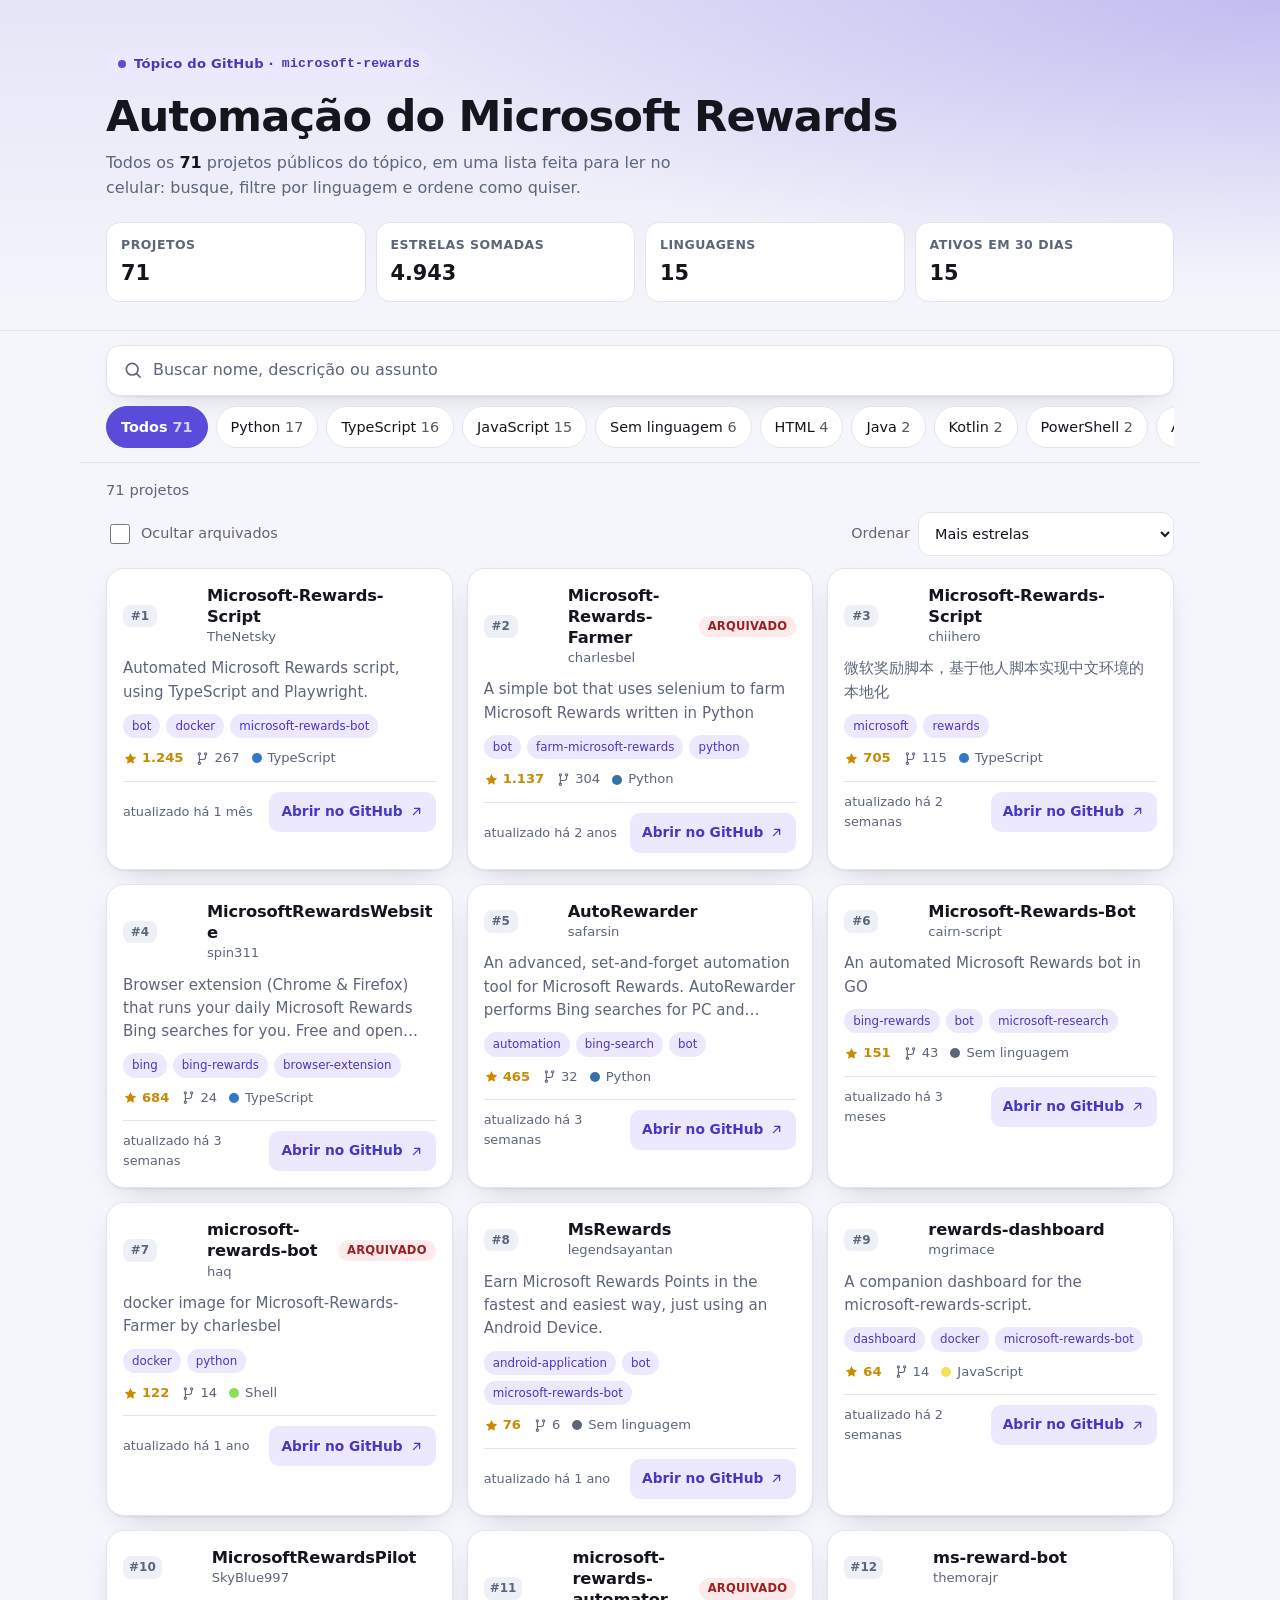
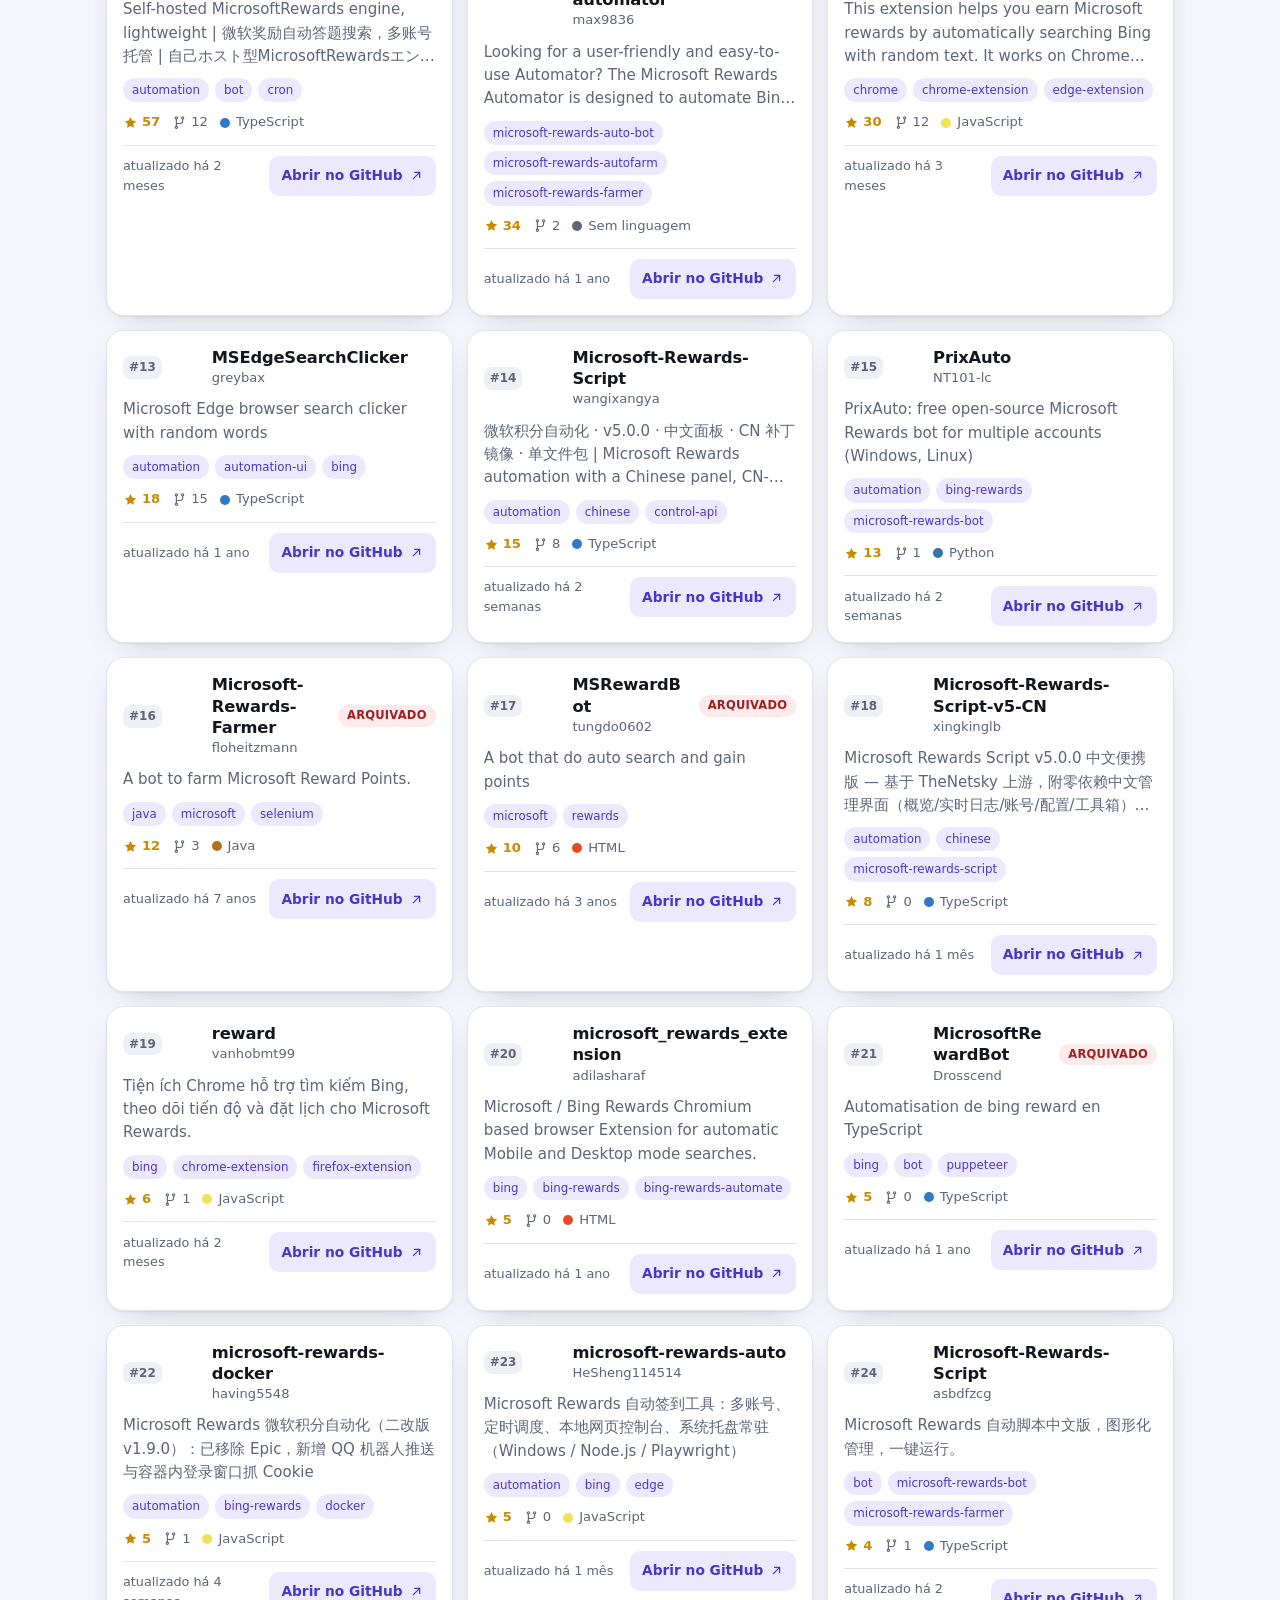
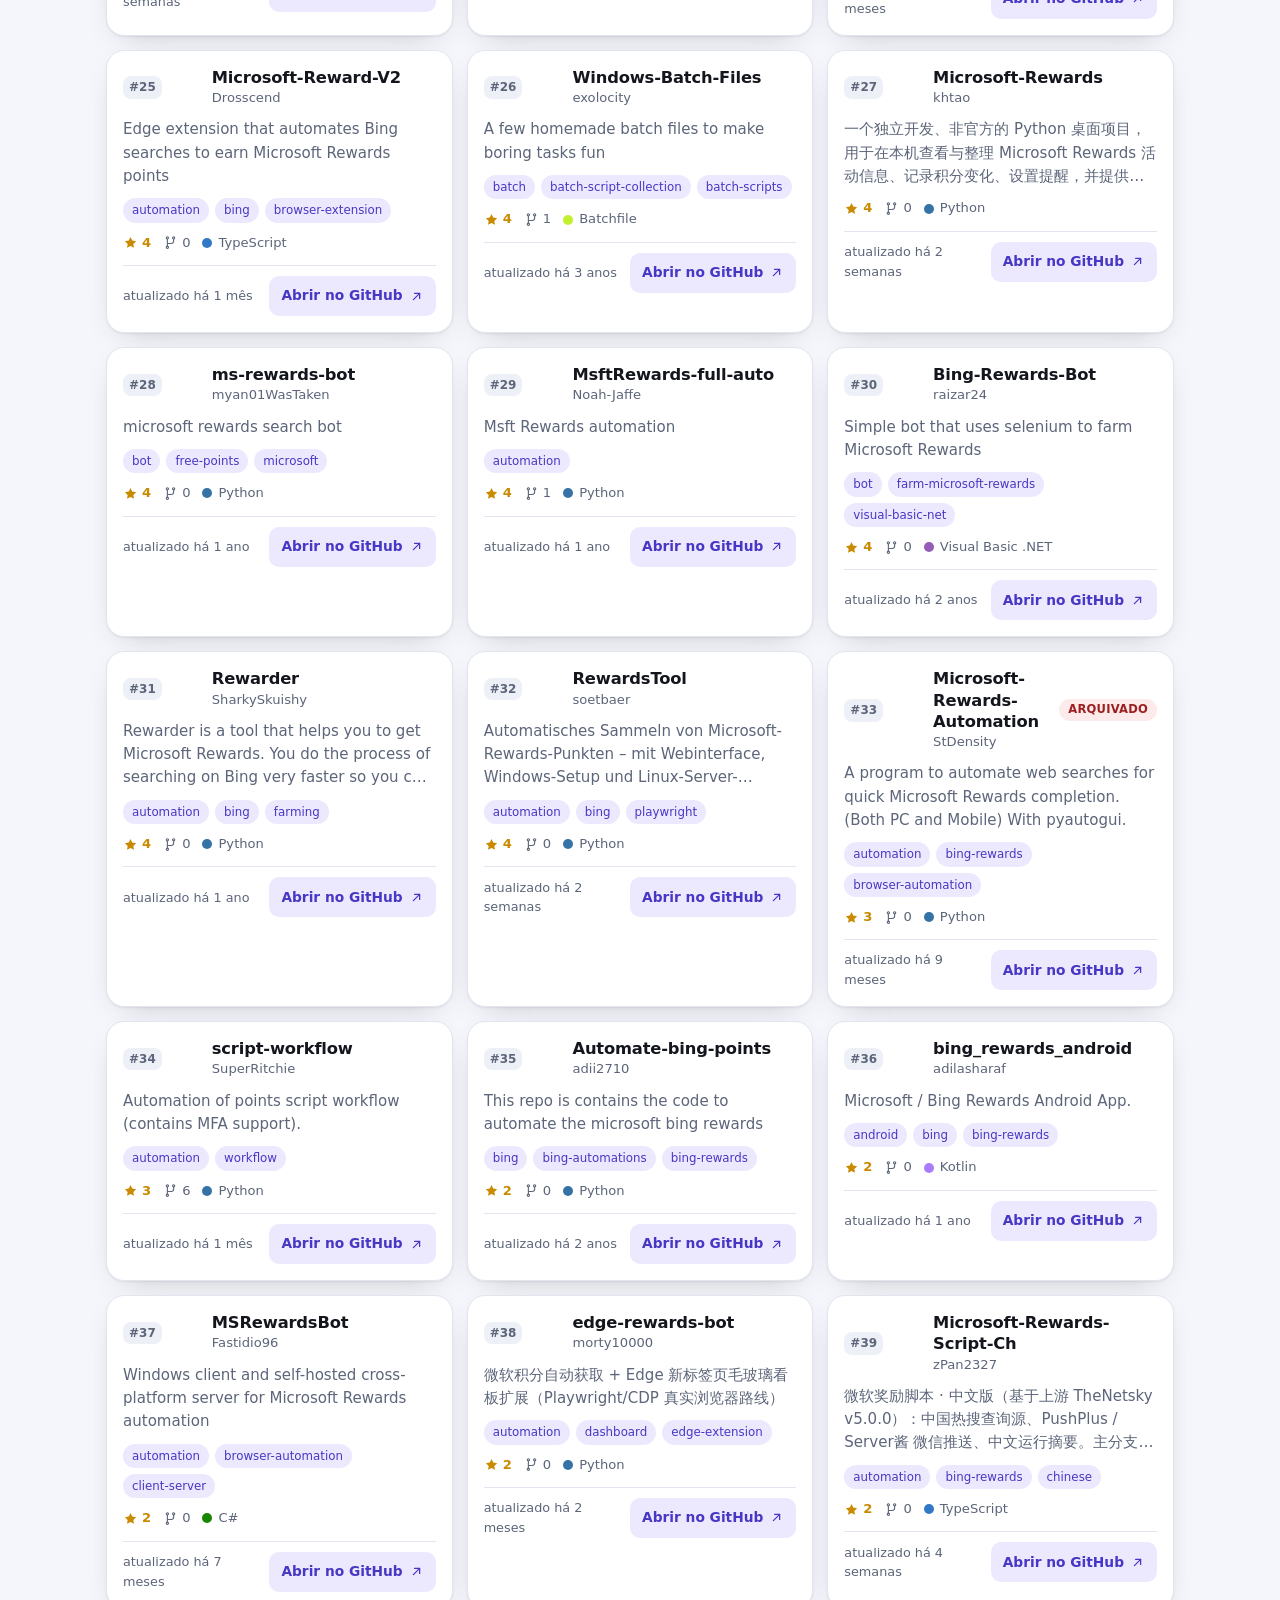
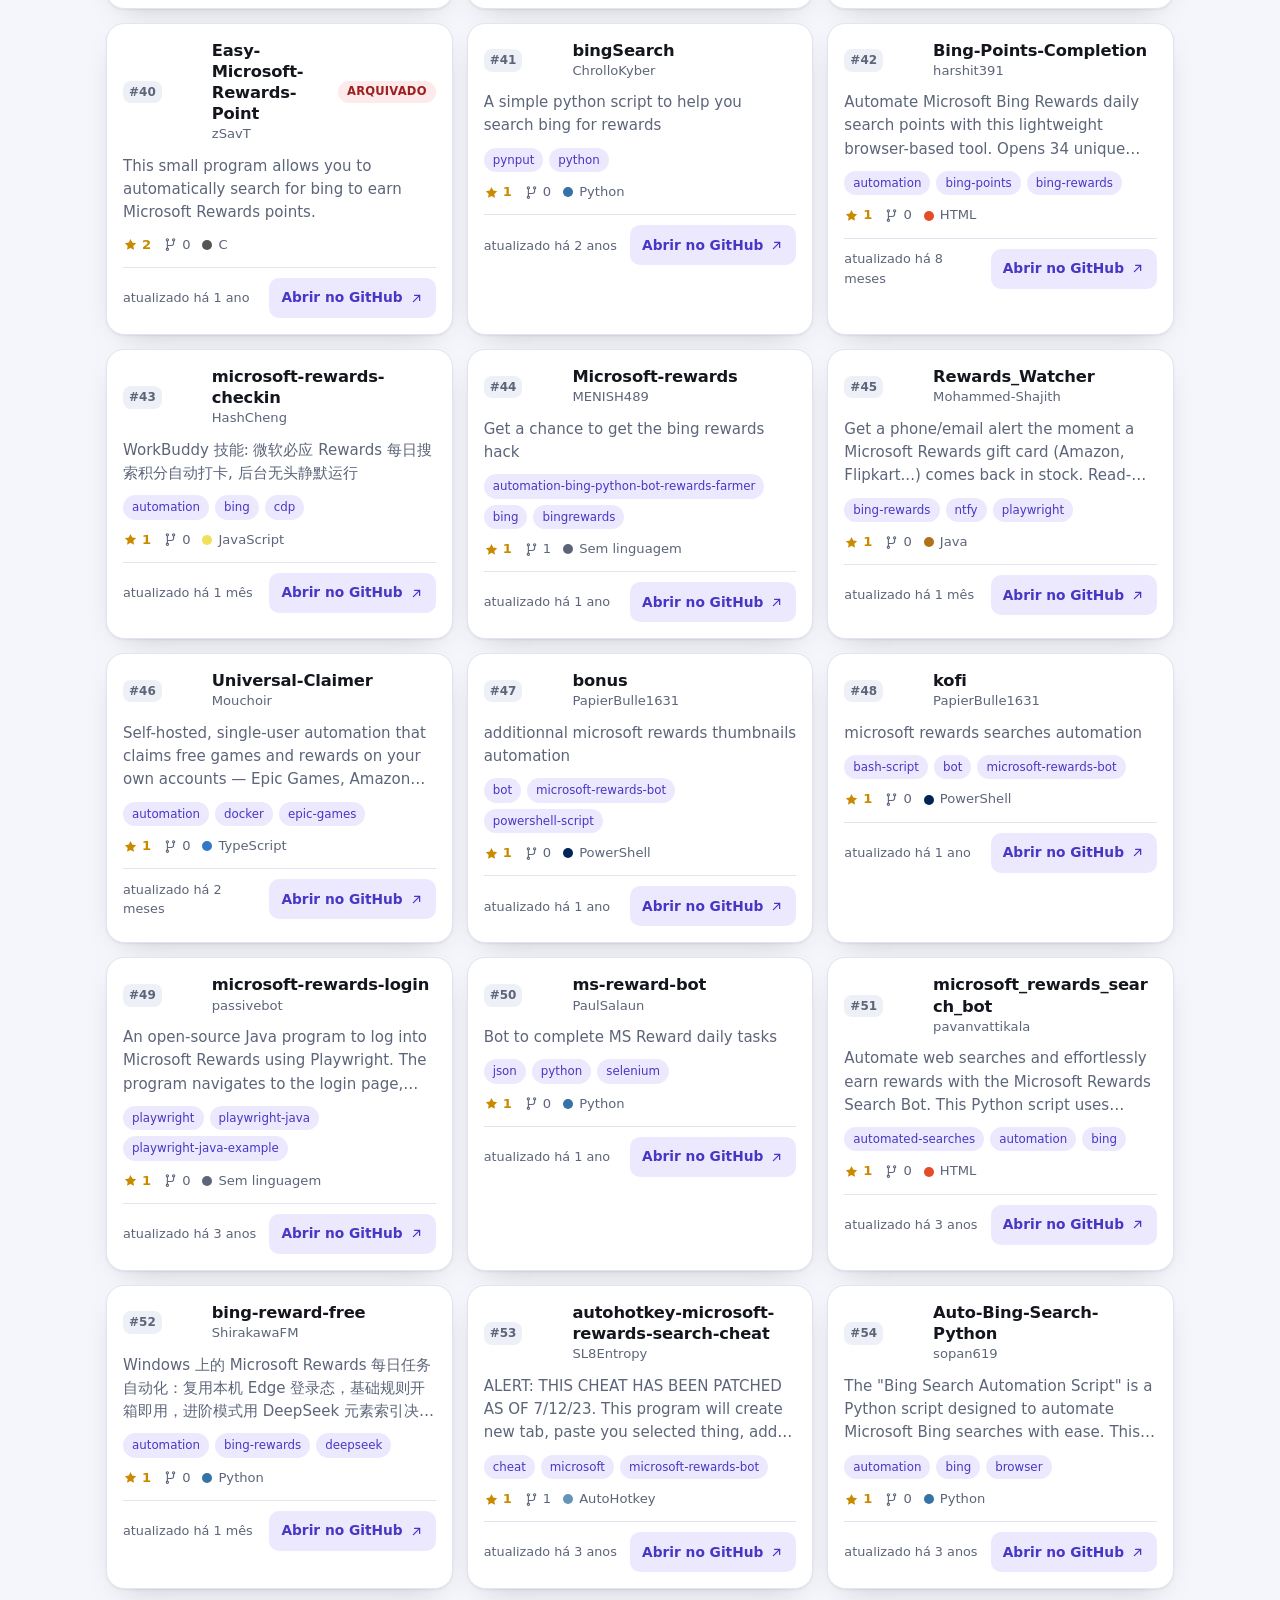
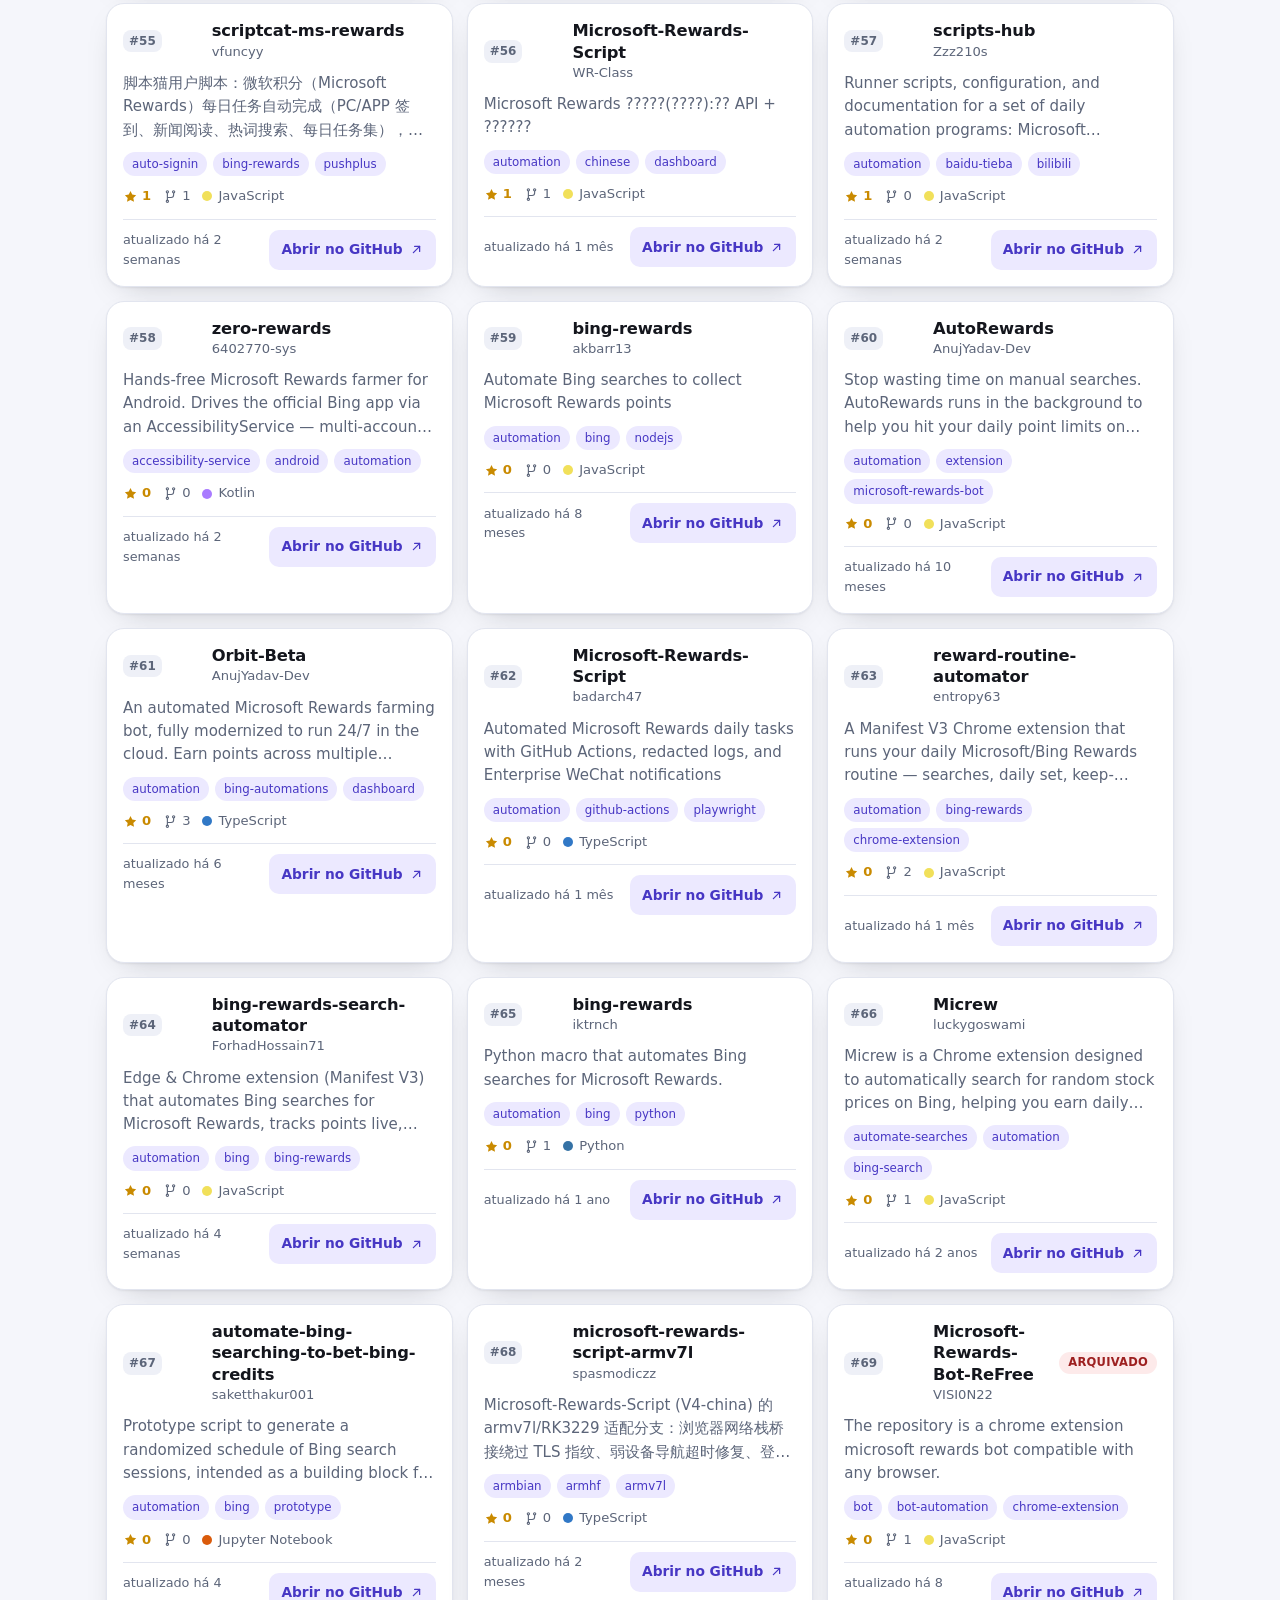
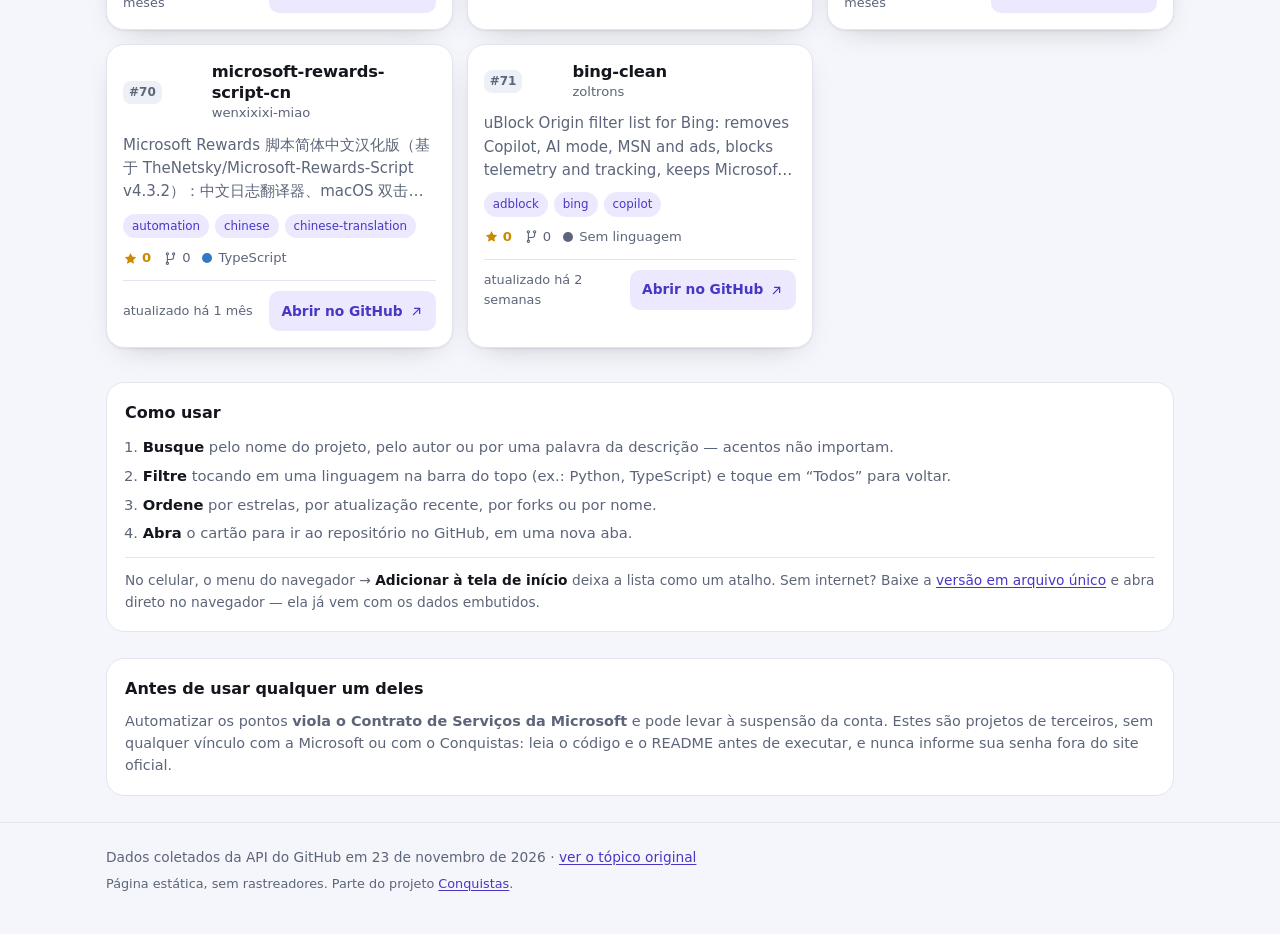
==== docs/projetos-offline.html @ c81e64f3 "feat(site): guia "Como usar" e versão offline em arquivo único - seção de instruções na própria pági" ====
<!-- Versão em arquivo único, gerada por scripts/build_standalone.py.
     Abra este arquivo direto no navegador: não precisa de servidor. -->
<!doctype html>
<html lang="pt-BR">
  <head>
    <meta charset="utf-8" />
    <meta name="viewport" content="width=device-width, initial-scale=1, viewport-fit=cover" />
    <meta name="color-scheme" content="light dark" />
    <meta name="theme-color" content="#5b4bdb" media="(prefers-color-scheme: light)" />
    <meta name="theme-color" content="#0e1017" media="(prefers-color-scheme: dark)" />
    <title>Microsoft Rewards no GitHub — 71 projetos para explorar</title>
    <meta
      name="description"
      content="Lista completa e pesquisável dos projetos públicos do tópico microsoft-rewards no GitHub. Filtre por linguagem, ordene por estrelas ou atualização e abra no celular."
    />
    <style>
/* ------------------------------------------------------------------ *
 * Conquistas — lista do tópico microsoft-rewards
 * Mobile-first, sem dependências, tema claro/escuro automático.
 * ------------------------------------------------------------------ */

:root {
  --bg: #f5f6fb;
  --surface: #ffffff;
  --surface-2: #eef0f7;
  --text: #14161d;
  --muted: #5c6579;
  --border: #e2e5ef;
  --accent: #5b4bdb;
  --accent-strong: #4737c4;
  --accent-soft: #ece9ff;
  --star: #c98a00;
  --danger-bg: #fdeaea;
  --danger-text: #9d2020;
  --shadow: 0 1px 2px rgb(20 22 29 / 6%), 0 10px 30px -18px rgb(20 22 29 / 35%);
  --radius: 18px;
  --wrap: 1120px;
}

@media (prefers-color-scheme: dark) {
  :root {
    --bg: #0d0f16;
    --surface: #161a24;
    --surface-2: #1e2330;
    --text: #eef1f7;
    --muted: #a2aabd;
    --border: #272d3c;
    --accent: #ab9dff;
    --accent-strong: #c3b8ff;
    --accent-soft: #242046;
    --star: #f0c05a;
    --danger-bg: #3a1d1d;
    --danger-text: #ffb4b4;
    --shadow: 0 1px 2px rgb(0 0 0 / 40%), 0 18px 40px -24px rgb(0 0 0 / 70%);
  }
}

*,
*::before,
*::after {
  box-sizing: border-box;
}

/* O atributo hidden precisa vencer display:grid/flex declarados adiante. */
[hidden] {
  display: none !important;
}

html {
  -webkit-text-size-adjust: 100%;
  scroll-behavior: smooth;
}

body {
  margin: 0;
  background: var(--bg);
  color: var(--text);
  font-family: system-ui, -apple-system, "Segoe UI", Roboto, "Helvetica Neue", Arial, sans-serif;
  font-size: 16px;
  line-height: 1.55;
  -webkit-font-smoothing: antialiased;
}

a {
  color: var(--accent-strong);
  text-underline-offset: 2px;
}

.wrap {
  width: 100%;
  max-width: var(--wrap);
  margin-inline: auto;
  padding-inline: 18px;
}

.skip {
  position: absolute;
  left: -999px;
  top: 8px;
  padding: 10px 16px;
  background: var(--surface);
  border-radius: 10px;
  z-index: 50;
}
.skip:focus {
  left: 12px;
}

:focus-visible {
  outline: 3px solid var(--accent);
  outline-offset: 2px;
  border-radius: 8px;
}

/* ---------------- hero ---------------- */
.hero {
  background:
    radial-gradient(120% 140% at 100% 0%, color-mix(in srgb, var(--accent) 26%, transparent), transparent 60%),
    linear-gradient(180deg, color-mix(in srgb, var(--accent) 10%, var(--bg)), var(--bg));
  padding: 34px 0 22px;
  border-bottom: 1px solid var(--border);
}

.eyebrow {
  display: inline-flex;
  align-items: center;
  gap: 8px;
  margin: 0 0 12px;
  padding: 6px 12px;
  font-size: 0.82rem;
  font-weight: 600;
  letter-spacing: 0.02em;
  color: var(--accent-strong);
  background: var(--accent-soft);
  border-radius: 999px;
}

.eyebrow code {
  font-size: 0.82rem;
  font-family: ui-monospace, SFMono-Regular, Menlo, Consolas, monospace;
}

.eyebrow .dot {
  width: 8px;
  height: 8px;
  border-radius: 50%;
  background: var(--accent);
}

.hero h1 {
  margin: 0 0 10px;
  font-size: clamp(1.75rem, 6vw, 2.7rem);
  line-height: 1.12;
  letter-spacing: -0.02em;
}

.lede {
  margin: 0;
  max-width: 58ch;
  color: var(--muted);
  font-size: 1rem;
}

.lede strong {
  color: var(--text);
}

.stats {
  display: grid;
  grid-template-columns: repeat(2, minmax(0, 1fr));
  gap: 10px;
  margin: 22px 0 0;
}

.stats > div {
  background: var(--surface);
  border: 1px solid var(--border);
  border-radius: 14px;
  padding: 12px 14px;
}

.stats dt {
  font-size: 0.78rem;
  font-weight: 600;
  text-transform: uppercase;
  letter-spacing: 0.04em;
  color: var(--muted);
}

.stats dd {
  margin: 2px 0 0;
  font-size: 1.3rem;
  font-weight: 700;
  font-variant-numeric: tabular-nums;
}

/* ---------------- toolbar ---------------- */
.toolbar {
  position: sticky;
  top: 0;
  z-index: 20;
  display: grid;
  gap: 10px;
  padding: 12px 0 10px;
  margin-inline: -18px;
  padding-inline: 18px;
  background: color-mix(in srgb, var(--bg) 88%, transparent);
  backdrop-filter: blur(12px);
  -webkit-backdrop-filter: blur(12px);
  border-bottom: 1px solid var(--border);
}

.search {
  display: flex;
  align-items: center;
  gap: 10px;
  min-height: 50px;
  padding: 0 16px;
  background: var(--surface);
  border: 1px solid var(--border);
  border-radius: 14px;
  box-shadow: var(--shadow);
}

.search:focus-within {
  border-color: var(--accent);
  outline: 3px solid color-mix(in srgb, var(--accent) 25%, transparent);
}

.icon {
  width: 20px;
  height: 20px;
  flex: none;
  fill: none;
  stroke: var(--muted);
  stroke-width: 2;
  stroke-linecap: round;
}

.search input {
  flex: 1;
  min-width: 0;
  border: 0;
  background: transparent;
  color: var(--text);
  font: inherit;
  padding: 12px 0;
}
.search input::placeholder {
  color: var(--muted);
}
.search input:focus {
  outline: none;
}

.chips {
  display: flex;
  gap: 8px;
  overflow-x: auto;
  padding-bottom: 2px;
  scrollbar-width: none;
  -webkit-overflow-scrolling: touch;
}
.chips::-webkit-scrollbar {
  display: none;
}

.chip {
  flex: none;
  min-height: 42px;
  padding: 8px 14px;
  border: 1px solid var(--border);
  border-radius: 999px;
  background: var(--surface);
  color: var(--text);
  font: inherit;
  font-size: 0.9rem;
  cursor: pointer;
  white-space: nowrap;
}

.chip[aria-pressed="true"] {
  background: var(--accent);
  border-color: var(--accent);
  color: #fff;
  font-weight: 600;
}

.chip .lang-count {
  opacity: 0.72;
  font-variant-numeric: tabular-nums;
}

/* ---------------- list head ---------------- */
.listhead {
  display: grid;
  gap: 10px;
  padding: 16px 0 12px;
}

.count {
  margin: 0;
  font-size: 0.92rem;
  color: var(--muted);
  font-variant-numeric: tabular-nums;
}

.listhead-actions {
  display: flex;
  flex-wrap: wrap;
  align-items: center;
  gap: 10px 16px;
  justify-content: space-between;
}

.toggle {
  display: inline-flex;
  align-items: center;
  gap: 8px;
  min-height: 44px;
  font-size: 0.9rem;
  color: var(--muted);
  cursor: pointer;
}

.toggle input {
  width: 20px;
  height: 20px;
  accent-color: var(--accent);
}

.sort {
  display: inline-flex;
  align-items: center;
  gap: 8px;
  font-size: 0.9rem;
  color: var(--muted);
}

.sort select {
  min-height: 44px;
  max-width: 62vw;
  padding: 8px 12px;
  font: inherit;
  font-size: 0.9rem;
  color: var(--text);
  background: var(--surface);
  border: 1px solid var(--border);
  border-radius: 12px;
}

/* ---------------- cards ---------------- */
.grid {
  display: grid;
  grid-template-columns: 1fr;
  gap: 12px;
  padding-bottom: 8px;
  /* evita que a barra fixa cubra o início da lista ao pular para ela */
  scroll-margin-top: 128px;
}

.card {
  position: relative;
  display: flex;
  flex-direction: column;
  gap: 10px;
  padding: 16px;
  background: var(--surface);
  border: 1px solid var(--border);
  border-radius: var(--radius);
  box-shadow: var(--shadow);
  color: inherit;
  text-decoration: none;
  transition: transform 0.15s ease, border-color 0.15s ease;
}

.card:hover {
  border-color: color-mix(in srgb, var(--accent) 50%, var(--border));
}

.card:active {
  transform: scale(0.995);
}

.card-head {
  display: flex;
  align-items: center;
  gap: 10px;
}

.avatar {
  width: 30px;
  height: 30px;
  border-radius: 50%;
  background: var(--surface-2);
  flex: none;
}

.titles {
  min-width: 0;
  flex: 1;
}

.repo {
  margin: 0;
  font-size: 1.02rem;
  line-height: 1.3;
  letter-spacing: -0.01em;
  overflow-wrap: anywhere;
}

.owner {
  margin: 0;
  font-size: 0.82rem;
  color: var(--muted);
  overflow-wrap: anywhere;
}

.rank {
  flex: none;
  min-width: 34px;
  text-align: center;
  padding: 2px 6px;
  font-size: 0.75rem;
  font-weight: 700;
  font-variant-numeric: tabular-nums;
  color: var(--muted);
  background: var(--surface-2);
  border-radius: 8px;
}

.desc {
  margin: 0;
  font-size: 0.94rem;
  color: var(--muted);
  display: -webkit-box;
  -webkit-line-clamp: 3;
  -webkit-box-orient: vertical;
  overflow: hidden;
  overflow-wrap: anywhere;
}

.desc.is-empty {
  font-style: italic;
}

.topics {
  display: flex;
  flex-wrap: wrap;
  gap: 6px;
  margin: 0;
  padding: 0;
  list-style: none;
}

.topic {
  padding: 3px 9px;
  font-size: 0.74rem;
  color: var(--accent-strong);
  background: var(--accent-soft);
  border-radius: 999px;
  overflow-wrap: anywhere;
}

.card-meta {
  display: flex;
  flex-wrap: wrap;
  align-items: center;
  gap: 6px 12px;
  font-size: 0.82rem;
  color: var(--muted);
  font-variant-numeric: tabular-nums;
}

.metric {
  display: inline-flex;
  align-items: center;
  gap: 4px;
}

.metric svg {
  width: 15px;
  height: 15px;
  fill: none;
  stroke: currentColor;
  stroke-width: 1.8;
  stroke-linecap: round;
  stroke-linejoin: round;
}

.metric.stars {
  color: var(--star);
  font-weight: 600;
}

.lang {
  display: inline-flex;
  align-items: center;
  gap: 6px;
}

.lang-dot {
  width: 10px;
  height: 10px;
  border-radius: 50%;
  background: var(--muted);
  flex: none;
}

.badge {
  padding: 2px 9px;
  font-size: 0.72rem;
  font-weight: 700;
  letter-spacing: 0.02em;
  text-transform: uppercase;
  color: var(--danger-text);
  background: var(--danger-bg);
  border-radius: 999px;
}

.card-foot {
  display: flex;
  align-items: center;
  justify-content: space-between;
  gap: 10px;
  margin-top: 2px;
  padding-top: 10px;
  border-top: 1px solid var(--border);
}

.updated {
  font-size: 0.8rem;
  color: var(--muted);
}

.cta {
  display: inline-flex;
  align-items: center;
  gap: 6px;
  min-height: 40px;
  padding: 8px 12px;
  font-size: 0.86rem;
  font-weight: 600;
  color: var(--accent-strong);
  background: var(--accent-soft);
  border-radius: 10px;
  white-space: nowrap;
}

.cta svg {
  width: 15px;
  height: 15px;
  fill: none;
  stroke: currentColor;
  stroke-width: 2;
  stroke-linecap: round;
  stroke-linejoin: round;
}


/* ---------------- como usar ---------------- */
.howto {
  margin: 26px 0 0;
  padding: 18px;
  background: var(--surface);
  border: 1px solid var(--border);
  border-radius: var(--radius);
}

.howto h2 {
  margin: 0 0 10px;
  font-size: 1rem;
}

.howto ol {
  margin: 0;
  padding-left: 1.2em;
  font-size: 0.92rem;
  color: var(--muted);
}

.howto ol li {
  margin-bottom: 6px;
}

.howto ol li strong {
  color: var(--text);
}

.howto-extra {
  margin: 12px 0 0;
  padding-top: 12px;
  border-top: 1px solid var(--border);
  font-size: 0.86rem;
  color: var(--muted);
}

.howto-extra em {
  font-style: normal;
  font-weight: 600;
  color: var(--text);
}

/* ---------------- empty / notice ---------------- */
.empty {
  margin: 26px 0;
  padding: 28px 20px;
  text-align: center;
  background: var(--surface);
  border: 1px dashed var(--border);
  border-radius: var(--radius);
}

.empty-title {
  margin: 0 0 6px;
  font-weight: 700;
}

.empty-text {
  margin: 0 0 16px;
  color: var(--muted);
}

.btn {
  min-height: 46px;
  padding: 10px 18px;
  font: inherit;
  font-weight: 600;
  color: #fff;
  background: var(--accent);
  border: 0;
  border-radius: 12px;
  cursor: pointer;
}

.notice {
  margin: 26px 0 8px;
  padding: 18px;
  background: var(--surface);
  border: 1px solid var(--border);
  border-radius: var(--radius);
}

.notice h2 {
  margin: 0 0 8px;
  font-size: 1rem;
}

.notice p {
  margin: 0;
  font-size: 0.9rem;
  color: var(--muted);
}

/* ---------------- footer ---------------- */
.footer {
  margin-top: 26px;
  padding: 24px 0 34px;
  border-top: 1px solid var(--border);
  font-size: 0.86rem;
  color: var(--muted);
}

.footer p {
  margin: 0 0 6px;
}

.footer-small {
  font-size: 0.8rem;
}

/* ---------------- telas maiores ---------------- */
@media (min-width: 620px) {
  .grid {
    grid-template-columns: repeat(2, minmax(0, 1fr));
    gap: 14px;
  }

  .stats {
    grid-template-columns: repeat(4, minmax(0, 1fr));
  }

  .hero {
    padding: 48px 0 28px;
  }

  .toolbar {
    padding: 14px 0 12px;
  }
}

@media (min-width: 980px) {
  .grid {
    grid-template-columns: repeat(3, minmax(0, 1fr));
  }

  .wrap {
    padding-inline: 26px;
  }

  .toolbar {
    margin-inline: -26px;
    padding-inline: 26px;
  }
}

@media (prefers-reduced-motion: reduce) {
  html {
    scroll-behavior: auto;
  }
  .card {
    transition: none;
  }
}

</style>
    <link rel="icon" href="data:image/svg+xml,%3Csvg xmlns='http://www.w3.org/2000/svg' viewBox='0 0 100 100'%3E%3Ctext y='.9em' font-size='90'%3E%E2%AD%90%3C/text%3E%3C/svg%3E" />
  </head>
  <body>
    <a class="skip" href="#lista">Pular para a lista</a>

    <header class="hero">
      <div class="wrap">
        <p class="eyebrow">
          <span class="dot" aria-hidden="true"></span>
          Tópico do GitHub · <code>microsoft-rewards</code>
        </p>
        <h1>Automação do Microsoft&nbsp;Rewards</h1>
        <p class="lede">
          Todos os <strong id="repoTotal">71</strong> projetos públicos do tópico, em uma lista
          feita para ler no celular: busque, filtre por linguagem e ordene como quiser.
        </p>
        <dl class="stats" id="stats">
          <div><dt>Projetos</dt><dd id="statRepos">71</dd></div>
          <div><dt>Estrelas somadas</dt><dd id="statStars">4.943</dd></div>
          <div><dt>Linguagens</dt><dd id="statLangs">15</dd></div>
          <div><dt>Ativos em 30 dias</dt><dd id="statActive">—</dd></div>
        </dl>
      </div>
    </header>

    <main class="wrap">
      <section class="toolbar" aria-label="Busca e filtros">
        <label class="search" for="q">
          <svg viewBox="0 0 24 24" aria-hidden="true" class="icon">
            <circle cx="11" cy="11" r="7" />
            <path d="m16.5 16.5 4 4" />
          </svg>
          <input
            id="q"
            type="search"
            inputmode="search"
            autocomplete="off"
            placeholder="Buscar nome, descrição ou assunto"
            aria-describedby="count"
          />
        </label>

        <div class="chips" id="langChips" role="group" aria-label="Filtrar por linguagem"></div>
      </section>

      <section class="listhead" aria-label="Resultado e ordenação">
        <p id="count" class="count" aria-live="polite"></p>
        <div class="listhead-actions">
          <label class="toggle">
            <input type="checkbox" id="hideArchived" />
            <span>Ocultar arquivados</span>
          </label>
          <label class="sort">
            <span class="sort-label">Ordenar</span>
            <select id="sort">
              <option value="stars">Mais estrelas</option>
              <option value="updated">Atualizados há menos tempo</option>
              <option value="forks">Mais forks</option>
              <option value="name">Nome (A–Z)</option>
            </select>
          </label>
        </div>
      </section>

      <section id="lista" class="grid" aria-label="Repositórios"></section>

      <div id="empty" class="empty" hidden>
        <p class="empty-title">Nada encontrado com esses filtros.</p>
        <p class="empty-text">Tente outra palavra ou limpe os filtros para ver os 71 projetos.</p>
        <button type="button" id="clearFilters" class="btn">Limpar filtros</button>
      </div>


      <aside class="howto" aria-labelledby="howto-title">
        <h2 id="howto-title">Como usar</h2>
        <ol>
          <li><strong>Busque</strong> pelo nome do projeto, pelo autor ou por uma palavra da descrição — acentos não importam.</li>
          <li><strong>Filtre</strong> tocando em uma linguagem na barra do topo (ex.: Python, TypeScript) e toque em “Todos” para voltar.</li>
          <li><strong>Ordene</strong> por estrelas, por atualização recente, por forks ou por nome.</li>
          <li><strong>Abra</strong> o cartão para ir ao repositório no GitHub, em uma nova aba.</li>
        </ol>
        <p class="howto-extra">
          No celular, o menu do navegador → <em>Adicionar à tela de início</em> deixa a lista como um
          atalho. Sem internet? Baixe a
          <a href="projetos-offline.html" download>versão em arquivo único</a> e abra direto no
          navegador — ela já vem com os dados embutidos.
        </p>
      </aside>

      <aside class="notice">
        <h2>Antes de usar qualquer um deles</h2>
        <p>
          Automatizar os pontos <strong>viola o Contrato de Serviços da Microsoft</strong> e pode
          levar à suspensão da conta. Estes são projetos de terceiros, sem qualquer vínculo com a
          Microsoft ou com o Conquistas: leia o código e o README antes de executar, e nunca informe
          sua senha fora do site oficial.
        </p>
      </aside>
    </main>

    <footer class="footer">
      <div class="wrap">
        <p>
          Dados coletados da API do GitHub em <time id="generatedAt">—</time> ·
          <a href="https://github.com/topics/microsoft-rewards" target="_blank" rel="noopener"
            >ver o tópico original</a
          >
        </p>
        <p class="footer-small">
          Página estática, sem rastreadores. Parte do projeto
          <a href="https://github.com/Sr-agente208/Conquistas-" target="_blank" rel="noopener"
            >Conquistas</a
          >.
        </p>
      </div>
    </footer>

    <script>
// Gerado por scripts/fetch_repos.py — não edite à mão.
window.REPOS_DATA = {
  "topic": "microsoft-rewards",
  "source_url": "https://github.com/topics/microsoft-rewards",
  "generated_at": "2026-11-23T10:55:14+00:00",
  "total": 71,
  "total_stars": 4943,
  "languages": {
    "Python": 17,
    "TypeScript": 16,
    "JavaScript": 15,
    "Sem linguagem": 6,
    "HTML": 4,
    "Java": 2,
    "Kotlin": 2,
    "PowerShell": 2,
    "AutoHotkey": 1,
    "Batchfile": 1,
    "C": 1,
    "C#": 1,
    "Jupyter Notebook": 1,
    "Shell": 1,
    "Visual Basic .NET": 1
  },
  "repos": [
    {
      "full_name": "TheNetsky/Microsoft-Rewards-Script",
      "owner": "TheNetsky",
      "avatar": "https://avatars.githubusercontent.com/u/56271887?v=4",
      "description": "Automated Microsoft Rewards script, using TypeScript and Playwright.",
      "url": "https://github.com/TheNetsky/Microsoft-Rewards-Script",
      "homepage": "",
      "stars": 1245,
      "forks": 267,
      "open_issues": 15,
      "language": "TypeScript",
      "topics": [
        "bot",
        "docker",
        "microsoft-rewards-bot",
        "microsoft-rewards-farmer",
        "microsoft-rewards-script",
        "playwright",
        "script",
        "typescript"
      ],
      "pushed_at": "2026-10-31T17:20:50Z",
      "created_at": "2023-09-25T10:09:35Z",
      "archived": false,
      "fork": false,
      "license": "GPL-3.0"
    },
    {
      "full_name": "charlesbel/Microsoft-Rewards-Farmer",
      "owner": "charlesbel",
      "avatar": "https://avatars.githubusercontent.com/u/37935727?v=4",
      "description": "A simple bot that uses selenium to farm Microsoft Rewards written in Python",
      "url": "https://github.com/charlesbel/Microsoft-Rewards-Farmer",
      "homepage": "",
      "stars": 1137,
      "forks": 304,
      "open_issues": 102,
      "language": "Python",
      "topics": [
        "bot",
        "farm-microsoft-rewards",
        "python",
        "python-script",
        "selenium"
      ],
      "pushed_at": "2024-08-05T01:55:49Z",
      "created_at": "2020-07-25T18:29:53Z",
      "archived": true,
      "fork": false,
      "license": "MIT"
    },
    {
      "full_name": "chiihero/Microsoft-Rewards-Script",
      "owner": "chiihero",
      "avatar": "https://avatars.githubusercontent.com/u/26246956?v=4",
      "description": "微软奖励脚本，基于他人脚本实现中文环境的本地化",
      "url": "https://github.com/chiihero/Microsoft-Rewards-Script",
      "homepage": "",
      "stars": 705,
      "forks": 115,
      "open_issues": 12,
      "language": "TypeScript",
      "topics": [
        "microsoft",
        "rewards"
      ],
      "pushed_at": "2026-11-20T10:55:14Z",
      "created_at": "2025-06-11T10:30:28Z",
      "archived": false,
      "fork": false,
      "license": "GPL-3.0"
    },
    {
      "full_name": "spin311/MicrosoftRewardsWebsite",
      "owner": "spin311",
      "avatar": "https://avatars.githubusercontent.com/u/79504899?v=4",
      "description": "Browser extension (Chrome & Firefox) that runs your daily Microsoft Rewards Bing searches for you. Free and open source (MIT).",
      "url": "https://github.com/spin311/MicrosoftRewardsWebsite",
      "homepage": "https://svitspindler.com/microsoft-automatic-rewards",
      "stars": 684,
      "forks": 24,
      "open_issues": 7,
      "language": "TypeScript",
      "topics": [
        "bing",
        "bing-rewards",
        "browser-extension",
        "chrome-extension",
        "firefox-addon",
        "flutter",
        "open-source",
        "react",
        "rewards",
        "typescript",
        "wxt"
      ],
      "pushed_at": "2026-11-14T18:37:10Z",
      "created_at": "2023-11-18T14:18:33Z",
      "archived": false,
      "fork": false,
      "license": "MIT"
    },
    {
      "full_name": "safarsin/AutoRewarder",
      "owner": "safarsin",
      "avatar": "https://avatars.githubusercontent.com/u/144455077?v=4",
      "description": "An advanced, set-and-forget automation tool for Microsoft Rewards. AutoRewarder performs Bing searches for PC and mobile point collection, collects Daily Sets, and uses mathematically driven, human-like input simulation (W3C Actions, Bezier curves, and smart scrolling). Packaged as an executable app for a seamless, plug-and-play experience",
      "url": "https://github.com/safarsin/AutoRewarder",
      "homepage": "https://github.com/safarsin/AutoRewarder/blob/main/USER_GUIDE.md",
      "stars": 465,
      "forks": 32,
      "open_issues": 12,
      "language": "Python",
      "topics": [
        "automation",
        "bing-search",
        "bot",
        "inno-setup",
        "microsoft-rewards-bot",
        "microsoft-rewards-farmer",
        "pyinstaller",
        "pywebview",
        "reward",
        "rewards",
        "selenium"
      ],
      "pushed_at": "2026-11-15T22:12:17Z",
      "created_at": "2025-09-28T17:20:30Z",
      "archived": false,
      "fork": false,
      "license": "MIT"
    },
    {
      "full_name": "cairn-script/Microsoft-Rewards-Bot",
      "owner": "cairn-script",
      "avatar": "https://avatars.githubusercontent.com/u/278939952?v=4",
      "description": "An automated Microsoft Rewards bot  in GO",
      "url": "https://github.com/cairn-script/Microsoft-Rewards-Bot",
      "homepage": "",
      "stars": 151,
      "forks": 43,
      "open_issues": 0,
      "language": null,
      "topics": [
        "bing-rewards",
        "bot",
        "microsoft-research",
        "microsoft-rewards-auto-bot",
        "microsoft-rewards-autofarm",
        "microsoft-rewards-bot",
        "microsoft-rewards-farmer",
        "microsoft-rewards-free",
        "microsoft-rewards-free-points-generator",
        "microsoft-rewards-installer",
        "microsoft-rewards-script",
        "rewards",
        "rewards-desk",
        "script"
      ],
      "pushed_at": "2026-09-12T16:00:28Z",
      "created_at": "2025-10-23T08:40:44Z",
      "archived": false,
      "fork": false,
      "license": null
    },
    {
      "full_name": "haq/microsoft-rewards-bot",
      "owner": "haq",
      "avatar": "https://avatars.githubusercontent.com/u/19542414?v=4",
      "description": "docker image for Microsoft-Rewards-Farmer by charlesbel",
      "url": "https://github.com/haq/microsoft-rewards-bot",
      "homepage": "",
      "stars": 122,
      "forks": 14,
      "open_issues": 2,
      "language": "Shell",
      "topics": [
        "docker",
        "python"
      ],
      "pushed_at": "2025-01-07T19:22:39Z",
      "created_at": "2023-02-21T19:59:42Z",
      "archived": true,
      "fork": false,
      "license": null
    },
    {
      "full_name": "legendsayantan/MsRewards",
      "owner": "legendsayantan",
      "avatar": "https://avatars.githubusercontent.com/u/69689739?v=4",
      "description": "Earn Microsoft Rewards Points in the fastest and easiest way, just using an Android Device.",
      "url": "https://github.com/legendsayantan/MsRewards",
      "homepage": "https://rewards.is-an.app",
      "stars": 76,
      "forks": 6,
      "open_issues": 4,
      "language": null,
      "topics": [
        "android-application",
        "bot",
        "microsoft-rewards-bot",
        "microsoft-rewards-farmer",
        "rewards"
      ],
      "pushed_at": "2025-07-11T17:56:47Z",
      "created_at": "2023-07-13T11:17:56Z",
      "archived": false,
      "fork": false,
      "license": null
    },
    {
      "full_name": "mgrimace/rewards-dashboard",
      "owner": "mgrimace",
      "avatar": "https://avatars.githubusercontent.com/u/55518507?v=4",
      "description": "A companion dashboard for the microsoft-rewards-script.",
      "url": "https://github.com/mgrimace/rewards-dashboard",
      "homepage": "",
      "stars": 64,
      "forks": 14,
      "open_issues": 3,
      "language": "JavaScript",
      "topics": [
        "dashboard",
        "docker",
        "microsoft-rewards-bot",
        "microsoft-rewards-script"
      ],
      "pushed_at": "2026-11-20T22:37:02Z",
      "created_at": "2026-07-09T23:00:35Z",
      "archived": false,
      "fork": false,
      "license": "MIT"
    },
    {
      "full_name": "SkyBlue997/MicrosoftRewardsPilot",
      "owner": "SkyBlue997",
      "avatar": "https://avatars.githubusercontent.com/u/74125386?v=4",
      "description": "Self-hosted MicrosoftRewards engine, lightweight | 微软奖励自动答题搜索，多账号托管 | 自己ホスト型MicrosoftRewardsエンジン、軽量",
      "url": "https://github.com/SkyBlue997/MicrosoftRewardsPilot",
      "homepage": "",
      "stars": 57,
      "forks": 12,
      "open_issues": 1,
      "language": "TypeScript",
      "topics": [
        "automation",
        "bot",
        "cron",
        "docker",
        "playwright",
        "typescript"
      ],
      "pushed_at": "2026-10-04T11:02:15Z",
      "created_at": "2025-06-07T22:14:16Z",
      "archived": false,
      "fork": false,
      "license": null
    },
    {
      "full_name": "max9836/microsoft-rewards-automator",
      "owner": "max9836",
      "avatar": "https://avatars.githubusercontent.com/u/158651270?v=4",
      "description": "Looking for a user-friendly and easy-to-use Automator? The Microsoft Rewards Automator is designed to automate Bing searches and help you earn Microsoft Rewards points. Contact us by sending an email below, and we'll get back to you within 3 weekdays.",
      "url": "https://github.com/max9836/microsoft-rewards-automator",
      "homepage": "https://bit.ly/4gInHIJ",
      "stars": 34,
      "forks": 2,
      "open_issues": 1,
      "language": null,
      "topics": [
        "microsoft-rewards-auto-bot",
        "microsoft-rewards-autofarm",
        "microsoft-rewards-farmer",
        "microsoft-rewards-free-points-generator",
        "microsoft-rewards-free-points-hack"
      ],
      "pushed_at": "2025-06-30T07:54:13Z",
      "created_at": "2024-02-03T01:32:49Z",
      "archived": true,
      "fork": false,
      "license": "MIT"
    },
    {
      "full_name": "themorajr/ms-reward-bot",
      "owner": "themorajr",
      "avatar": "https://avatars.githubusercontent.com/u/42457039?v=4",
      "description": "This extension helps you earn Microsoft rewards by automatically searching Bing with random text. It works on Chrome and Edge browsers. You can set the number of searches and the time interval between them. The extension is easy to use and does not collect any personal data.",
      "url": "https://github.com/themorajr/ms-reward-bot",
      "homepage": "",
      "stars": 30,
      "forks": 12,
      "open_issues": 0,
      "language": "JavaScript",
      "topics": [
        "chrome",
        "chrome-extension",
        "edge-extension",
        "javascript",
        "microsoft-edge",
        "microsoft-edge-extension"
      ],
      "pushed_at": "2026-08-28T01:49:42Z",
      "created_at": "2023-03-23T05:39:43Z",
      "archived": false,
      "fork": false,
      "license": "MIT"
    },
    {
      "full_name": "greybax/MSEdgeSearchClicker",
      "owner": "greybax",
      "avatar": "https://avatars.githubusercontent.com/u/3235047?v=4",
      "description": "Microsoft Edge browser search clicker with random words",
      "url": "https://github.com/greybax/MSEdgeSearchClicker",
      "homepage": "http://alfilatov.com/MSEdgeSearchClicker/",
      "stars": 18,
      "forks": 15,
      "open_issues": 0,
      "language": "TypeScript",
      "topics": [
        "automation",
        "automation-ui",
        "bing",
        "bing-rewards",
        "bing-search",
        "bing-search-rewards",
        "clicker",
        "edge",
        "edge-clicker",
        "microsoft",
        "ms",
        "ms-edge",
        "ms-edge-search-clicker",
        "ms-rewards",
        "msrewards",
        "rewards",
        "rewards-bot",
        "search",
        "search-clicker"
      ],
      "pushed_at": "2025-03-18T17:23:04Z",
      "created_at": "2022-09-28T00:03:52Z",
      "archived": false,
      "fork": false,
      "license": "MIT"
    },
    {
      "full_name": "wangixangya/Microsoft-Rewards-Script",
      "owner": "wangixangya",
      "avatar": "https://avatars.githubusercontent.com/u/86523884?v=4",
      "description": "微软积分自动化 · v5.0.0 · 中文面板 · CN 补丁镜像 · 单文件包 | Microsoft Rewards automation with a Chinese panel, CN-patched image and self-hosted release pipeline",
      "url": "https://github.com/wangixangya/Microsoft-Rewards-Script",
      "homepage": "https://github.com/wangixangya/Microsoft-Rewards-Script",
      "stars": 15,
      "forks": 8,
      "open_issues": 0,
      "language": "TypeScript",
      "topics": [
        "automation",
        "chinese",
        "control-api",
        "docker",
        "nodejs",
        "patchright",
        "qinglong",
        "self-hosted",
        "typescript",
        "web-panel"
      ],
      "pushed_at": "2026-11-22T21:00:50Z",
      "created_at": "2026-09-06T02:54:16Z",
      "archived": false,
      "fork": false,
      "license": "GPL-3.0"
    },
    {
      "full_name": "NT101-lc/PrixAuto",
      "owner": "NT101-lc",
      "avatar": "https://avatars.githubusercontent.com/u/184258341?v=4",
      "description": "PrixAuto: free open-source Microsoft Rewards bot for multiple accounts (Windows, Linux)",
      "url": "https://github.com/NT101-lc/PrixAuto",
      "homepage": "https://nt101-lc.github.io/PrixAuto/",
      "stars": 13,
      "forks": 1,
      "open_issues": 2,
      "language": "Python",
      "topics": [
        "automation",
        "bing-rewards",
        "microsoft-rewards-bot",
        "playwright",
        "python",
        "windows"
      ],
      "pushed_at": "2026-11-20T09:58:00Z",
      "created_at": "2026-10-20T06:18:57Z",
      "archived": false,
      "fork": false,
      "license": "MIT"
    },
    {
      "full_name": "floheitzmann/Microsoft-Rewards-Farmer",
      "owner": "floheitzmann",
      "avatar": "https://avatars.githubusercontent.com/u/7592093?v=4",
      "description": "A bot to farm Microsoft Reward Points.",
      "url": "https://github.com/floheitzmann/Microsoft-Rewards-Farmer",
      "homepage": "",
      "stars": 12,
      "forks": 3,
      "open_issues": 2,
      "language": "Java",
      "topics": [
        "java",
        "microsoft",
        "selenium",
        "selenium-java",
        "selenium-webdriver"
      ],
      "pushed_at": "2019-04-08T14:23:42Z",
      "created_at": "2019-02-21T17:54:15Z",
      "archived": true,
      "fork": false,
      "license": null
    },
    {
      "full_name": "tungdo0602/MSRewardBot",
      "owner": "tungdo0602",
      "avatar": "https://avatars.githubusercontent.com/u/89498812?v=4",
      "description": "A bot that do auto search and gain points",
      "url": "https://github.com/tungdo0602/MSRewardBot",
      "homepage": "https://tungdo0602.github.io/MSRewardBot/",
      "stars": 10,
      "forks": 6,
      "open_issues": 0,
      "language": "HTML",
      "topics": [
        "microsoft",
        "rewards"
      ],
      "pushed_at": "2023-11-02T16:45:41Z",
      "created_at": "2022-11-17T10:10:40Z",
      "archived": true,
      "fork": false,
      "license": "Apache-2.0"
    },
    {
      "full_name": "xingkinglb/Microsoft-Rewards-Script-v5-CN",
      "owner": "xingkinglb",
      "avatar": "https://avatars.githubusercontent.com/u/77426728?v=4",
      "description": "Microsoft Rewards Script v5.0.0 中文便携版 — 基于 TheNetsky 上游，附零依赖中文管理界面（概览/实时日志/账号/配置/工具箱），不改动上游源码，内置 Node 24 运行时",
      "url": "https://github.com/xingkinglb/Microsoft-Rewards-Script-v5-CN",
      "homepage": "https://github.com/xingkinglb/Microsoft-Rewards-Script-v5-CN/releases/latest",
      "stars": 8,
      "forks": 0,
      "open_issues": 0,
      "language": "TypeScript",
      "topics": [
        "automation",
        "chinese",
        "microsoft-rewards-script",
        "patchright",
        "playwright",
        "portable",
        "typescript",
        "webui",
        "windows"
      ],
      "pushed_at": "2026-11-05T05:21:02Z",
      "created_at": "2026-11-01T05:08:41Z",
      "archived": false,
      "fork": false,
      "license": "GPL-3.0"
    },
    {
      "full_name": "vanhobmt99/reward",
      "owner": "vanhobmt99",
      "avatar": "https://avatars.githubusercontent.com/u/57746121?v=4",
      "description": "Tiện ích Chrome hỗ trợ tìm kiếm Bing, theo dõi tiến độ và đặt lịch cho Microsoft Rewards.",
      "url": "https://github.com/vanhobmt99/reward",
      "homepage": "https://vanhobmt99.github.io/reward/",
      "stars": 6,
      "forks": 1,
      "open_issues": 0,
      "language": "JavaScript",
      "topics": [
        "bing",
        "chrome-extension",
        "firefox-extension"
      ],
      "pushed_at": "2026-10-21T15:25:11Z",
      "created_at": "2026-07-28T03:59:25Z",
      "archived": false,
      "fork": false,
      "license": null
    },
    {
      "full_name": "Drosscend/MicrosoftRewardBot",
      "owner": "Drosscend",
      "avatar": "https://avatars.githubusercontent.com/u/47970260?v=4",
      "description": "Automatisation de bing reward en TypeScript",
      "url": "https://github.com/Drosscend/MicrosoftRewardBot",
      "homepage": "",
      "stars": 5,
      "forks": 0,
      "open_issues": 0,
      "language": "TypeScript",
      "topics": [
        "bing",
        "bot",
        "puppeteer",
        "typescript"
      ],
      "pushed_at": "2025-06-02T13:09:52Z",
      "created_at": "2023-03-10T16:10:06Z",
      "archived": true,
      "fork": false,
      "license": null
    },
    {
      "full_name": "HeSheng114514/microsoft-rewards-auto",
      "owner": "HeSheng114514",
      "avatar": "https://avatars.githubusercontent.com/u/99022410?v=4",
      "description": "Microsoft Rewards 自动签到工具：多账号、定时调度、本地网页控制台、系统托盘常驻（Windows / Node.js / Playwright）",
      "url": "https://github.com/HeSheng114514/microsoft-rewards-auto",
      "homepage": "",
      "stars": 5,
      "forks": 0,
      "open_issues": 1,
      "language": "JavaScript",
      "topics": [
        "automation",
        "bing",
        "edge",
        "multi-account",
        "nodejs",
        "playwright",
        "rewards",
        "windows"
      ],
      "pushed_at": "2026-10-30T13:07:07Z",
      "created_at": "2026-09-28T16:25:02Z",
      "archived": false,
      "fork": false,
      "license": "GPL-3.0"
    },
    {
      "full_name": "adilasharaf/microsoft_rewards_extension",
      "owner": "adilasharaf",
      "avatar": "https://avatars.githubusercontent.com/u/85925253?v=4",
      "description": "Microsoft / Bing Rewards Chromium based browser Extension for automatic Mobile and Desktop mode searches.",
      "url": "https://github.com/adilasharaf/microsoft_rewards_extension",
      "homepage": "",
      "stars": 5,
      "forks": 0,
      "open_issues": 0,
      "language": "HTML",
      "topics": [
        "bing",
        "bing-rewards",
        "bing-rewards-automate",
        "makemoney",
        "microsoft",
        "microsoft-rewards-bot",
        "search-bot"
      ],
      "pushed_at": "2024-12-27T15:14:46Z",
      "created_at": "2024-04-17T19:43:42Z",
      "archived": false,
      "fork": false,
      "license": null
    },
    {
      "full_name": "having5548/microsoft-rewards-docker",
      "owner": "having5548",
      "avatar": "https://avatars.githubusercontent.com/u/125118486?v=4",
      "description": "Microsoft Rewards 微软积分自动化（二改版 v1.9.0）：已移除 Epic，新增 QQ 机器人推送与容器内登录窗口抓 Cookie",
      "url": "https://github.com/having5548/microsoft-rewards-docker",
      "homepage": "",
      "stars": 5,
      "forks": 1,
      "open_issues": 1,
      "language": "JavaScript",
      "topics": [
        "automation",
        "bing-rewards",
        "docker",
        "microsoft-rewards-docker",
        "nas"
      ],
      "pushed_at": "2026-11-07T11:26:58Z",
      "created_at": "2026-10-25T01:12:28Z",
      "archived": false,
      "fork": false,
      "license": "NOASSERTION"
    },
    {
      "full_name": "Drosscend/Microsoft-Reward-V2",
      "owner": "Drosscend",
      "avatar": "https://avatars.githubusercontent.com/u/47970260?v=4",
      "description": "Edge extension that automates Bing searches to earn Microsoft Rewards points",
      "url": "https://github.com/Drosscend/Microsoft-Reward-V2",
      "homepage": "https://kevin-dev.com/en/projects/microsoft-reward-v2",
      "stars": 4,
      "forks": 0,
      "open_issues": 1,
      "language": "TypeScript",
      "topics": [
        "automation",
        "bing",
        "browser-extension",
        "edge-extension",
        "manifest-v3",
        "typescript"
      ],
      "pushed_at": "2026-11-03T08:26:31Z",
      "created_at": "2024-09-02T17:11:54Z",
      "archived": false,
      "fork": false,
      "license": null
    },
    {
      "full_name": "Noah-Jaffe/MsftRewards-full-auto",
      "owner": "Noah-Jaffe",
      "avatar": "https://avatars.githubusercontent.com/u/19333845?v=4",
      "description": "Msft Rewards automation",
      "url": "https://github.com/Noah-Jaffe/MsftRewards-full-auto",
      "homepage": "",
      "stars": 4,
      "forks": 1,
      "open_issues": 0,
      "language": "Python",
      "topics": [
        "automation"
      ],
      "pushed_at": "2025-09-27T13:46:02Z",
      "created_at": "2023-06-30T16:29:47Z",
      "archived": false,
      "fork": false,
      "license": null
    },
    {
      "full_name": "SharkySkuishy/Rewarder",
      "owner": "SharkySkuishy",
      "avatar": "https://avatars.githubusercontent.com/u/173687164?v=4",
      "description": "Rewarder is a tool that helps you to get Microsoft Rewards. You do the process of searching on Bing very faster so you can get points to spend in available stores.",
      "url": "https://github.com/SharkySkuishy/Rewarder",
      "homepage": "",
      "stars": 4,
      "forks": 0,
      "open_issues": 0,
      "language": "Python",
      "topics": [
        "automation",
        "bing",
        "farming",
        "free",
        "microsoft-rewards-bot",
        "microsoft-rewards-farmer",
        "tool"
      ],
      "pushed_at": "2025-02-12T23:01:45Z",
      "created_at": "2025-02-08T21:24:29Z",
      "archived": false,
      "fork": false,
      "license": null
    },
    {
      "full_name": "asbdfzcg/Microsoft-Rewards-Script",
      "owner": "asbdfzcg",
      "avatar": "https://avatars.githubusercontent.com/u/98405210?v=4",
      "description": "Microsoft Rewards 自动脚本中文版，图形化管理，一键运行。",
      "url": "https://github.com/asbdfzcg/Microsoft-Rewards-Script",
      "homepage": "",
      "stars": 4,
      "forks": 1,
      "open_issues": 0,
      "language": "TypeScript",
      "topics": [
        "bot",
        "microsoft-rewards-bot",
        "microsoft-rewards-farmer",
        "microsoft-rewards-script"
      ],
      "pushed_at": "2026-09-27T11:29:20Z",
      "created_at": "2026-08-06T01:45:29Z",
      "archived": false,
      "fork": false,
      "license": "GPL-3.0"
    },
    {
      "full_name": "exolocity/Windows-Batch-Files",
      "owner": "exolocity",
      "avatar": "https://avatars.githubusercontent.com/u/4477741?v=4",
      "description": "A few homemade batch files to make boring tasks fun",
      "url": "https://github.com/exolocity/Windows-Batch-Files",
      "homepage": "",
      "stars": 4,
      "forks": 1,
      "open_issues": 0,
      "language": "Batchfile",
      "topics": [
        "batch",
        "batch-script-collection",
        "batch-scripts",
        "microsoft",
        "print-spooler",
        "printspooler",
        "rewards",
        "windows-11",
        "windows-batch-script"
      ],
      "pushed_at": "2023-03-17T03:18:07Z",
      "created_at": "2023-03-15T03:25:14Z",
      "archived": false,
      "fork": false,
      "license": "MIT"
    },
    {
      "full_name": "khtao/Microsoft-Rewards",
      "owner": "khtao",
      "avatar": "https://avatars.githubusercontent.com/u/8299207?v=4",
      "description": "一个独立开发、非官方的 Python 桌面项目，用于在本机查看与整理 Microsoft Rewards 活动信息、记录积分变化、设置提醒，并提供部分浏览器操作辅助功能。",
      "url": "https://github.com/khtao/Microsoft-Rewards",
      "homepage": "",
      "stars": 4,
      "forks": 0,
      "open_issues": 1,
      "language": "Python",
      "topics": [],
      "pushed_at": "2026-11-23T08:49:56Z",
      "created_at": "2024-12-26T02:47:24Z",
      "archived": false,
      "fork": false,
      "license": null
    },
    {
      "full_name": "myan01WasTaken/ms-rewards-bot",
      "owner": "myan01WasTaken",
      "avatar": "https://avatars.githubusercontent.com/u/172698730?v=4",
      "description": "microsoft rewards search bot",
      "url": "https://github.com/myan01WasTaken/ms-rewards-bot",
      "homepage": "",
      "stars": 4,
      "forks": 0,
      "open_issues": 0,
      "language": "Python",
      "topics": [
        "bot",
        "free-points",
        "microsoft",
        "microsoft-rewards-bot",
        "microsoft-rewards-farmer",
        "microsoft-rewards-points",
        "rewards-bot"
      ],
      "pushed_at": "2025-09-15T00:31:16Z",
      "created_at": "2025-09-14T02:26:42Z",
      "archived": false,
      "fork": false,
      "license": null
    },
    {
      "full_name": "raizar24/Bing-Rewards-Bot",
      "owner": "raizar24",
      "avatar": "https://avatars.githubusercontent.com/u/76771070?v=4",
      "description": "Simple bot that uses selenium to farm Microsoft Rewards",
      "url": "https://github.com/raizar24/Bing-Rewards-Bot",
      "homepage": "",
      "stars": 4,
      "forks": 0,
      "open_issues": 1,
      "language": "Visual Basic .NET",
      "topics": [
        "bot",
        "farm-microsoft-rewards",
        "visual-basic-net"
      ],
      "pushed_at": "2023-12-31T11:19:38Z",
      "created_at": "2023-12-15T11:46:10Z",
      "archived": false,
      "fork": false,
      "license": null
    },
    {
      "full_name": "soetbaer/RewardsTool",
      "owner": "soetbaer",
      "avatar": "https://avatars.githubusercontent.com/u/176420523?v=4",
      "description": "Automatisches Sammeln von Microsoft-Rewards-Punkten – mit Webinterface, Windows-Setup und Linux-Server-Betrieb.",
      "url": "https://github.com/soetbaer/RewardsTool",
      "homepage": "",
      "stars": 4,
      "forks": 0,
      "open_issues": 2,
      "language": "Python",
      "topics": [
        "automation",
        "bing",
        "playwright",
        "python",
        "webinterface"
      ],
      "pushed_at": "2026-11-21T18:36:28Z",
      "created_at": "2026-09-29T11:29:59Z",
      "archived": false,
      "fork": false,
      "license": "MIT"
    },
    {
      "full_name": "StDensity/Microsoft-Rewards-Automation",
      "owner": "StDensity",
      "avatar": "https://avatars.githubusercontent.com/u/84127029?v=4",
      "description": "A program to automate web searches for quick Microsoft Rewards completion. (Both PC and Mobile) With pyautogui.",
      "url": "https://github.com/StDensity/Microsoft-Rewards-Automation",
      "homepage": "",
      "stars": 3,
      "forks": 0,
      "open_issues": 0,
      "language": "Python",
      "topics": [
        "automation",
        "bing-rewards",
        "browser-automation",
        "python",
        "rewards-automation",
        "tkinter"
      ],
      "pushed_at": "2026-03-11T11:35:47Z",
      "created_at": "2023-09-08T08:12:17Z",
      "archived": true,
      "fork": false,
      "license": null
    },
    {
      "full_name": "SuperRitchie/script-workflow",
      "owner": "SuperRitchie",
      "avatar": "https://avatars.githubusercontent.com/u/74891400?v=4",
      "description": "Automation of points script workflow (contains MFA support).",
      "url": "https://github.com/SuperRitchie/script-workflow",
      "homepage": "",
      "stars": 3,
      "forks": 6,
      "open_issues": 1,
      "language": "Python",
      "topics": [
        "automation",
        "workflow"
      ],
      "pushed_at": "2026-10-27T01:52:14Z",
      "created_at": "2022-03-11T09:51:29Z",
      "archived": false,
      "fork": false,
      "license": null
    },
    {
      "full_name": "Fastidio96/MSRewardsBot",
      "owner": "Fastidio96",
      "avatar": "https://avatars.githubusercontent.com/u/30503926?v=4",
      "description": "Windows client and self-hosted cross-platform server for Microsoft Rewards automation",
      "url": "https://github.com/Fastidio96/MSRewardsBot",
      "homepage": "",
      "stars": 2,
      "forks": 0,
      "open_issues": 0,
      "language": "C#",
      "topics": [
        "automation",
        "browser-automation",
        "client-server",
        "csharp",
        "docker",
        "dotnet",
        "playwright",
        "self-hosted",
        "signalr",
        "wpf"
      ],
      "pushed_at": "2026-05-11T17:47:43Z",
      "created_at": "2025-10-12T15:10:23Z",
      "archived": false,
      "fork": false,
      "license": "MIT"
    },
    {
      "full_name": "adii2710/Automate-bing-points",
      "owner": "adii2710",
      "avatar": "https://avatars.githubusercontent.com/u/143246627?v=4",
      "description": "This repo is contains the code to automate the microsoft bing rewards",
      "url": "https://github.com/adii2710/Automate-bing-points",
      "homepage": "",
      "stars": 2,
      "forks": 0,
      "open_issues": 0,
      "language": "Python",
      "topics": [
        "bing",
        "bing-automations",
        "bing-rewards",
        "bing-rewards-automate",
        "bing-search-automate",
        "complete-search",
        "microsoft-search",
        "microsoft-search-automate"
      ],
      "pushed_at": "2024-09-16T13:12:28Z",
      "created_at": "2024-09-16T12:21:07Z",
      "archived": false,
      "fork": false,
      "license": null
    },
    {
      "full_name": "adilasharaf/bing_rewards_android",
      "owner": "adilasharaf",
      "avatar": "https://avatars.githubusercontent.com/u/85925253?v=4",
      "description": "Microsoft / Bing Rewards Android App.",
      "url": "https://github.com/adilasharaf/bing_rewards_android",
      "homepage": "",
      "stars": 2,
      "forks": 0,
      "open_issues": 0,
      "language": "Kotlin",
      "topics": [
        "android",
        "bing",
        "bing-rewards",
        "bing-rewards-automate",
        "microsoft",
        "microsoft-rewards-bot",
        "search-bot",
        "webview-app"
      ],
      "pushed_at": "2024-12-27T15:25:27Z",
      "created_at": "2023-12-31T12:16:55Z",
      "archived": false,
      "fork": false,
      "license": null
    },
    {
      "full_name": "morty10000/edge-rewards-bot",
      "owner": "morty10000",
      "avatar": "https://avatars.githubusercontent.com/u/191337529?v=4",
      "description": "微软积分自动获取 + Edge 新标签页毛玻璃看板扩展（Playwright/CDP 真实浏览器路线）",
      "url": "https://github.com/morty10000/edge-rewards-bot",
      "homepage": "",
      "stars": 2,
      "forks": 0,
      "open_issues": 0,
      "language": "Python",
      "topics": [
        "automation",
        "dashboard",
        "edge-extension",
        "newtab",
        "playwright"
      ],
      "pushed_at": "2026-10-12T05:17:53Z",
      "created_at": "2026-10-09T08:04:01Z",
      "archived": false,
      "fork": false,
      "license": null
    },
    {
      "full_name": "zPan2327/Microsoft-Rewards-Script-Ch",
      "owner": "zPan2327",
      "avatar": "https://avatars.githubusercontent.com/u/62757456?v=4",
      "description": "微软奖励脚本 · 中文版（基于上游 TheNetsky v5.0.0）：中国热搜查询源、PushPlus / Server酱 微信推送、中文运行摘要。主分支 v5-china。",
      "url": "https://github.com/zPan2327/Microsoft-Rewards-Script-Ch",
      "homepage": "",
      "stars": 2,
      "forks": 0,
      "open_issues": 0,
      "language": "TypeScript",
      "topics": [
        "automation",
        "bing-rewards",
        "chinese",
        "docker",
        "microsoft-rewards-bot",
        "playwright",
        "typescript",
        "wechat",
        "zh-cn"
      ],
      "pushed_at": "2026-11-06T10:18:24Z",
      "created_at": "2026-11-03T03:08:53Z",
      "archived": false,
      "fork": false,
      "license": "GPL-3.0"
    },
    {
      "full_name": "zSavT/Easy-Microsoft-Rewards-Point",
      "owner": "zSavT",
      "avatar": "https://avatars.githubusercontent.com/u/55914219?v=4",
      "description": "This small program allows you to automatically search for bing to earn Microsoft Rewards points.",
      "url": "https://github.com/zSavT/Easy-Microsoft-Rewards-Point",
      "homepage": "",
      "stars": 2,
      "forks": 0,
      "open_issues": 0,
      "language": "C",
      "topics": [],
      "pushed_at": "2025-04-28T13:59:07Z",
      "created_at": "2021-12-02T17:27:08Z",
      "archived": true,
      "fork": false,
      "license": "Unlicense"
    },
    {
      "full_name": "ChrolloKyber/bingSearch",
      "owner": "ChrolloKyber",
      "avatar": "https://avatars.githubusercontent.com/u/89532437?v=4",
      "description": "A simple python script to help you search bing for rewards",
      "url": "https://github.com/ChrolloKyber/bingSearch",
      "homepage": "",
      "stars": 1,
      "forks": 0,
      "open_issues": 0,
      "language": "Python",
      "topics": [
        "pynput",
        "python"
      ],
      "pushed_at": "2024-06-10T11:52:03Z",
      "created_at": "2024-05-26T10:09:20Z",
      "archived": false,
      "fork": false,
      "license": null
    },
    {
      "full_name": "HashCheng/microsoft-rewards-checkin",
      "owner": "HashCheng",
      "avatar": "https://avatars.githubusercontent.com/u/82439748?v=4",
      "description": "WorkBuddy 技能: 微软必应 Rewards 每日搜索积分自动打卡, 后台无头静默运行",
      "url": "https://github.com/HashCheng/microsoft-rewards-checkin",
      "homepage": "",
      "stars": 1,
      "forks": 0,
      "open_issues": 0,
      "language": "JavaScript",
      "topics": [
        "automation",
        "bing",
        "cdp",
        "skill",
        "workbuddy"
      ],
      "pushed_at": "2026-11-04T15:01:02Z",
      "created_at": "2026-11-04T14:52:13Z",
      "archived": false,
      "fork": false,
      "license": "MIT"
    },
    {
      "full_name": "MENISH489/Microsoft-rewards",
      "owner": "MENISH489",
      "avatar": "https://avatars.githubusercontent.com/u/183816685?v=4",
      "description": "Get a chance to get the bing rewards hack",
      "url": "https://github.com/MENISH489/Microsoft-rewards",
      "homepage": "",
      "stars": 1,
      "forks": 1,
      "open_issues": 0,
      "language": null,
      "topics": [
        "automation-bing-python-bot-rewards-farmer",
        "bing",
        "bingrewards",
        "microsft",
        "python",
        "python-bot",
        "pythons-script",
        "rewards-farmer"
      ],
      "pushed_at": "2025-09-03T16:11:09Z",
      "created_at": "2025-09-03T15:13:42Z",
      "archived": false,
      "fork": false,
      "license": null
    },
    {
      "full_name": "Mohammed-Shajith/Rewards_Watcher",
      "owner": "Mohammed-Shajith",
      "avatar": "https://avatars.githubusercontent.com/u/200575971?v=4",
      "description": "Get a phone/email alert the moment a Microsoft Rewards gift card (Amazon, Flipkart...) comes back in stock. Read-only restock watcher.",
      "url": "https://github.com/Mohammed-Shajith/Rewards_Watcher",
      "homepage": "",
      "stars": 1,
      "forks": 0,
      "open_issues": 0,
      "language": "Java",
      "topics": [
        "bing-rewards",
        "ntfy",
        "playwright",
        "python",
        "restock-alert"
      ],
      "pushed_at": "2026-10-29T12:14:36Z",
      "created_at": "2026-10-24T14:42:56Z",
      "archived": false,
      "fork": false,
      "license": "MIT"
    },
    {
      "full_name": "Mouchoir/Universal-Claimer",
      "owner": "Mouchoir",
      "avatar": "https://avatars.githubusercontent.com/u/4174327?v=4",
      "description": "Self-hosted, single-user automation that claims free games and rewards on your own accounts — Epic Games, Amazon Prime Gaming, Twitch Prime, Microsoft Rewards.",
      "url": "https://github.com/Mouchoir/Universal-Claimer",
      "homepage": "",
      "stars": 1,
      "forks": 0,
      "open_issues": 13,
      "language": "TypeScript",
      "topics": [
        "automation",
        "docker",
        "epic-games",
        "playwright",
        "prime-gaming",
        "self-hosted",
        "twitch",
        "typescript"
      ],
      "pushed_at": "2026-10-07T22:58:16Z",
      "created_at": "2026-07-18T12:33:55Z",
      "archived": false,
      "fork": false,
      "license": "MIT"
    },
    {
      "full_name": "PapierBulle1631/bonus",
      "owner": "PapierBulle1631",
      "avatar": "https://avatars.githubusercontent.com/u/183861888?v=4",
      "description": "additionnal microsoft rewards thumbnails automation",
      "url": "https://github.com/PapierBulle1631/bonus",
      "homepage": "https://theriaud.alwaysdata.net/script/en/",
      "stars": 1,
      "forks": 0,
      "open_issues": 0,
      "language": "PowerShell",
      "topics": [
        "bot",
        "microsoft-rewards-bot",
        "powershell-script"
      ],
      "pushed_at": "2025-03-11T02:05:59Z",
      "created_at": "2024-11-03T09:04:53Z",
      "archived": false,
      "fork": false,
      "license": null
    },
    {
      "full_name": "PapierBulle1631/kofi",
      "owner": "PapierBulle1631",
      "avatar": "https://avatars.githubusercontent.com/u/183861888?v=4",
      "description": "microsoft rewards searches automation",
      "url": "https://github.com/PapierBulle1631/kofi",
      "homepage": "https://theriaud.alwaysdata.net/script/",
      "stars": 1,
      "forks": 0,
      "open_issues": 0,
      "language": "PowerShell",
      "topics": [
        "bash-script",
        "bot",
        "microsoft-rewards-bot",
        "powershell-script",
        "shell-script"
      ],
      "pushed_at": "2025-03-11T02:02:26Z",
      "created_at": "2024-10-04T18:18:11Z",
      "archived": false,
      "fork": false,
      "license": null
    },
    {
      "full_name": "PaulSalaun/ms-reward-bot",
      "owner": "PaulSalaun",
      "avatar": "https://avatars.githubusercontent.com/u/116551052?v=4",
      "description": "Bot to complete MS Reward daily tasks",
      "url": "https://github.com/PaulSalaun/ms-reward-bot",
      "homepage": "",
      "stars": 1,
      "forks": 0,
      "open_issues": 0,
      "language": "Python",
      "topics": [
        "json",
        "python",
        "selenium"
      ],
      "pushed_at": "2025-01-09T16:15:11Z",
      "created_at": "2023-04-13T12:49:51Z",
      "archived": false,
      "fork": false,
      "license": null
    },
    {
      "full_name": "SL8Entropy/autohotkey-microsoft-rewards-search-cheat",
      "owner": "SL8Entropy",
      "avatar": "https://avatars.githubusercontent.com/u/122878483?v=4",
      "description": "ALERT: THIS CHEAT HAS BEEN PATCHED AS OF 7/12/23. This program will create new tab, paste you selected thing, add a number and press enter, 10 times in a row. this helps in doing searches for microsoft rewards. i made this for myself just randomly this afternoon, but thought it may help some one out there",
      "url": "https://github.com/SL8Entropy/autohotkey-microsoft-rewards-search-cheat",
      "homepage": "",
      "stars": 1,
      "forks": 1,
      "open_issues": 0,
      "language": "AutoHotkey",
      "topics": [
        "cheat",
        "microsoft",
        "microsoft-rewards-bot",
        "microsoft-rewards-farmer",
        "reward",
        "rewards"
      ],
      "pushed_at": "2023-10-22T02:30:30Z",
      "created_at": "2023-10-06T12:23:34Z",
      "archived": false,
      "fork": false,
      "license": null
    },
    {
      "full_name": "ShirakawaFM/bing-reward-free",
      "owner": "ShirakawaFM",
      "avatar": "https://avatars.githubusercontent.com/u/198852297?v=4",
      "description": "Windows 上的 Microsoft Rewards 每日任务自动化：复用本机 Edge 登录态，基础规则开箱即用，进阶模式用 DeepSeek 元素索引决策；React 控制台、系统托盘、低功耗挂机、本地优先。｜ Local-first Microsoft Rewards daily-task automation for Windows with a React console, system tray and an optional DeepSeek agent.",
      "url": "https://github.com/ShirakawaFM/bing-reward-free",
      "homepage": "",
      "stars": 1,
      "forks": 0,
      "open_issues": 0,
      "language": "Python",
      "topics": [
        "automation",
        "bing-rewards",
        "deepseek",
        "desktop-app",
        "llm-agent",
        "local-first",
        "playwright",
        "pyinstaller",
        "react",
        "rewards-automation",
        "system-tray",
        "vite",
        "windows"
      ],
      "pushed_at": "2026-11-01T09:29:44Z",
      "created_at": "2026-11-01T06:20:27Z",
      "archived": false,
      "fork": false,
      "license": "MIT"
    },
    {
      "full_name": "WR-Class/Microsoft-Rewards-Script",
      "owner": "WR-Class",
      "avatar": "https://avatars.githubusercontent.com/u/297416138?v=4",
      "description": "Microsoft Rewards ?????(????):?? API + ??????",
      "url": "https://github.com/WR-Class/Microsoft-Rewards-Script",
      "homepage": "",
      "stars": 1,
      "forks": 1,
      "open_issues": 0,
      "language": "JavaScript",
      "topics": [
        "automation",
        "chinese",
        "dashboard",
        "docker",
        "playwright",
        "self-hosted",
        "typescript"
      ],
      "pushed_at": "2026-10-22T18:28:49Z",
      "created_at": "2026-10-10T15:43:02Z",
      "archived": false,
      "fork": false,
      "license": "GPL-3.0"
    },
    {
      "full_name": "Zzz210s/scripts-hub",
      "owner": "Zzz210s",
      "avatar": "https://avatars.githubusercontent.com/u/143953132?v=4",
      "description": "Runner scripts, configuration, and documentation for a set of daily automation programs: Microsoft Rewards, WeRead, Epic free games, Bilibili tasks, and Baidu Tieba sign-in.",
      "url": "https://github.com/Zzz210s/scripts-hub",
      "homepage": "",
      "stars": 1,
      "forks": 0,
      "open_issues": 0,
      "language": "JavaScript",
      "topics": [
        "automation",
        "baidu-tieba",
        "bilibili",
        "docker",
        "epic-games",
        "nodejs",
        "playwright",
        "python",
        "self-hosted",
        "systemd",
        "wecom",
        "weread",
        "windows"
      ],
      "pushed_at": "2026-11-20T14:06:27Z",
      "created_at": "2026-10-04T06:10:13Z",
      "archived": false,
      "fork": false,
      "license": "GPL-3.0"
    },
    {
      "full_name": "harshit391/Bing-Points-Completion",
      "owner": "harshit391",
      "avatar": "https://avatars.githubusercontent.com/u/122436259?v=4",
      "description": "Automate Microsoft Bing Rewards daily search points with this lightweight browser-based tool. Opens 34 unique Bing searches at timed intervals — no installs,    no dependencies.",
      "url": "https://github.com/harshit391/Bing-Points-Completion",
      "homepage": "https://completepoints.netlify.app/",
      "stars": 1,
      "forks": 0,
      "open_issues": 0,
      "language": "HTML",
      "topics": [
        "automation",
        "bing-points",
        "bing-rewards",
        "bing-search",
        "browser-automation",
        "html",
        "javascript",
        "microsoft-bing",
        "rewards-automation"
      ],
      "pushed_at": "2026-04-20T06:14:03Z",
      "created_at": "2023-06-05T02:13:43Z",
      "archived": false,
      "fork": false,
      "license": null
    },
    {
      "full_name": "passivebot/microsoft-rewards-login",
      "owner": "passivebot",
      "avatar": "https://avatars.githubusercontent.com/u/80653877?v=4",
      "description": "An open-source Java program to log into Microsoft Rewards using Playwright. The program navigates to the login page, waits for the username field, enters the username, waits for the password field, enters the password, clicks the login button, and waits for the dashboard page to load.",
      "url": "https://github.com/passivebot/microsoft-rewards-login",
      "homepage": "",
      "stars": 1,
      "forks": 0,
      "open_issues": 0,
      "language": null,
      "topics": [
        "playwright",
        "playwright-java",
        "playwright-java-example",
        "web-automation"
      ],
      "pushed_at": "2023-03-28T00:34:14Z",
      "created_at": "2023-03-28T00:20:21Z",
      "archived": false,
      "fork": false,
      "license": null
    },
    {
      "full_name": "pavanvattikala/microsoft_rewards_search_bot",
      "owner": "pavanvattikala",
      "avatar": "https://avatars.githubusercontent.com/u/88368215?v=4",
      "description": "Automate web searches and effortlessly earn rewards with the Microsoft Rewards Search Bot. This Python script uses Selenium to perform unique searches on Bing, earning points for exciting perks!",
      "url": "https://github.com/pavanvattikala/microsoft_rewards_search_bot",
      "homepage": "",
      "stars": 1,
      "forks": 0,
      "open_issues": 0,
      "language": "HTML",
      "topics": [
        "automated-searches",
        "automation",
        "bing",
        "edge-browser",
        "perks",
        "python",
        "rewards-program",
        "selenium",
        "web-scraping"
      ],
      "pushed_at": "2023-07-29T05:28:50Z",
      "created_at": "2023-07-29T05:21:30Z",
      "archived": false,
      "fork": false,
      "license": null
    },
    {
      "full_name": "sopan619/Auto-Bing-Search-Python",
      "owner": "sopan619",
      "avatar": "https://avatars.githubusercontent.com/u/114308837?v=4",
      "description": "The \"Bing Search Automation Script\" is a Python script designed to automate Microsoft Bing searches with ease. This script provides a convenient and efficient way to interact with the Bing search engine programmatically, saving time and effort for tasks that involve multiple. This description is written by ChatGPT.",
      "url": "https://github.com/sopan619/Auto-Bing-Search-Python",
      "homepage": "",
      "stars": 1,
      "forks": 0,
      "open_issues": 2,
      "language": "Python",
      "topics": [
        "automation",
        "bing",
        "browser",
        "browser-automation",
        "code",
        "microsoft",
        "microsoft-farmer",
        "python",
        "rewards"
      ],
      "pushed_at": "2023-06-29T06:30:59Z",
      "created_at": "2023-06-27T09:56:27Z",
      "archived": false,
      "fork": false,
      "license": null
    },
    {
      "full_name": "vfuncyy/scriptcat-ms-rewards",
      "owner": "vfuncyy",
      "avatar": "https://avatars.githubusercontent.com/u/40536207?v=4",
      "description": "脚本猫用户脚本：微软积分（Microsoft Rewards）每日任务自动完成（PC/APP 签到、新闻阅读、热词搜索、每日任务集），支持浏览器通知与 PushPlus 微信推送",
      "url": "https://github.com/vfuncyy/scriptcat-ms-rewards",
      "homepage": "https://github.com/vfuncyy/scriptcat-ms-rewards/releases/latest",
      "stars": 1,
      "forks": 1,
      "open_issues": 0,
      "language": "JavaScript",
      "topics": [
        "auto-signin",
        "bing-rewards",
        "pushplus",
        "scriptcat",
        "userscript"
      ],
      "pushed_at": "2026-11-23T00:06:31Z",
      "created_at": "2026-11-15T13:58:54Z",
      "archived": false,
      "fork": false,
      "license": null
    },
    {
      "full_name": "6402770-sys/zero-rewards",
      "owner": "6402770-sys",
      "avatar": "https://avatars.githubusercontent.com/u/297665749?v=4",
      "description": "Hands-free Microsoft Rewards farmer for Android. Drives the official Bing app via an AccessibilityService — multi-account, batch queue, streak reminders. No cloud, no scraping, no passwords.",
      "url": "https://github.com/6402770-sys/zero-rewards",
      "homepage": "",
      "stars": 0,
      "forks": 0,
      "open_issues": 0,
      "language": "Kotlin",
      "topics": [
        "accessibility-service",
        "android",
        "automation",
        "bing",
        "farmer",
        "jetpack-compose",
        "kotlin",
        "material3"
      ],
      "pushed_at": "2026-11-21T16:03:17Z",
      "created_at": "2026-11-09T03:52:49Z",
      "archived": false,
      "fork": false,
      "license": "NOASSERTION"
    },
    {
      "full_name": "AnujYadav-Dev/AutoRewards",
      "owner": "AnujYadav-Dev",
      "avatar": "https://avatars.githubusercontent.com/u/182692924?v=4",
      "description": "Stop wasting time on manual searches. AutoRewards runs in the background to help you hit your daily point limits on both Desktop and Mobile effortlessly.",
      "url": "https://github.com/AnujYadav-Dev/AutoRewards",
      "homepage": "",
      "stars": 0,
      "forks": 0,
      "open_issues": 0,
      "language": "JavaScript",
      "topics": [
        "automation",
        "extension",
        "microsoft-rewards-bot",
        "search-bot"
      ],
      "pushed_at": "2026-01-26T05:19:46Z",
      "created_at": "2026-01-25T16:49:38Z",
      "archived": false,
      "fork": false,
      "license": "MIT"
    },
    {
      "full_name": "AnujYadav-Dev/Orbit-Beta",
      "owner": "AnujYadav-Dev",
      "avatar": "https://avatars.githubusercontent.com/u/182692924?v=4",
      "description": "An automated Microsoft Rewards farming bot, fully modernized to run 24/7 in the cloud. Earn points across multiple accounts completely hands-free using GitHub Actions and Neon Postgres.",
      "url": "https://github.com/AnujYadav-Dev/Orbit-Beta",
      "homepage": "https://orbit-beta.onrender.com/login",
      "stars": 0,
      "forks": 3,
      "open_issues": 0,
      "language": "TypeScript",
      "topics": [
        "automation",
        "bing-automations",
        "dashboard",
        "github-actions",
        "nodejs",
        "playwright",
        "postgresql",
        "rewards-automation"
      ],
      "pushed_at": "2026-06-08T10:12:33Z",
      "created_at": "2026-05-22T17:50:02Z",
      "archived": false,
      "fork": false,
      "license": "NOASSERTION"
    },
    {
      "full_name": "ForhadHossain71/bing-rewards-search-automator",
      "owner": "ForhadHossain71",
      "avatar": "https://avatars.githubusercontent.com/u/112680572?v=4",
      "description": "Edge & Chrome extension (Manifest V3) that automates Bing searches for Microsoft Rewards, tracks points live, waits out cooldowns and stops at the daily limit.",
      "url": "https://github.com/ForhadHossain71/bing-rewards-search-automator",
      "homepage": "https://t.me/Forhad71",
      "stars": 0,
      "forks": 0,
      "open_issues": 0,
      "language": "JavaScript",
      "topics": [
        "automation",
        "bing",
        "bing-rewards",
        "bing-search",
        "browser-extension",
        "chrome-extension",
        "edge-extension",
        "javascript",
        "manifest-v3",
        "rewards"
      ],
      "pushed_at": "2026-11-07T06:32:46Z",
      "created_at": "2026-11-07T06:27:05Z",
      "archived": false,
      "fork": false,
      "license": "MIT"
    },
    {
      "full_name": "VISI0N22/Microsoft-Rewards-Bot-ReFree",
      "owner": "VISI0N22",
      "avatar": "https://avatars.githubusercontent.com/u/195396952?v=4",
      "description": "The repository is a chrome extension microsoft rewards bot compatible with any browser.",
      "url": "https://github.com/VISI0N22/Microsoft-Rewards-Bot-ReFree",
      "homepage": "",
      "stars": 0,
      "forks": 1,
      "open_issues": 0,
      "language": "JavaScript",
      "topics": [
        "bot",
        "bot-automation",
        "chrome-extension",
        "microsoft",
        "microsoft-rewards-bot"
      ],
      "pushed_at": "2026-04-12T02:19:17Z",
      "created_at": "2026-04-09T02:57:37Z",
      "archived": true,
      "fork": false,
      "license": null
    },
    {
      "full_name": "akbarr13/bing-rewards",
      "owner": "akbarr13",
      "avatar": "https://avatars.githubusercontent.com/u/50468578?v=4",
      "description": "Automate Bing searches to collect Microsoft Rewards points",
      "url": "https://github.com/akbarr13/bing-rewards",
      "homepage": "",
      "stars": 0,
      "forks": 0,
      "open_issues": 0,
      "language": "JavaScript",
      "topics": [
        "automation",
        "bing",
        "nodejs",
        "web-scraping"
      ],
      "pushed_at": "2026-03-30T17:17:24Z",
      "created_at": "2026-03-30T17:17:21Z",
      "archived": false,
      "fork": false,
      "license": null
    },
    {
      "full_name": "badarch47/Microsoft-Rewards-Script",
      "owner": "badarch47",
      "avatar": "https://avatars.githubusercontent.com/u/35829979?v=4",
      "description": "Automated Microsoft Rewards daily tasks with GitHub Actions, redacted logs, and Enterprise WeChat notifications",
      "url": "https://github.com/badarch47/Microsoft-Rewards-Script",
      "homepage": "",
      "stars": 0,
      "forks": 0,
      "open_issues": 0,
      "language": "TypeScript",
      "topics": [
        "automation",
        "github-actions",
        "playwright",
        "wecom"
      ],
      "pushed_at": "2026-10-26T10:35:14Z",
      "created_at": "2026-10-26T03:37:52Z",
      "archived": false,
      "fork": false,
      "license": "GPL-3.0"
    },
    {
      "full_name": "entropy63/reward-routine-automator",
      "owner": "entropy63",
      "avatar": "https://avatars.githubusercontent.com/u/100877322?v=4",
      "description": "A Manifest V3 Chrome extension that runs your daily Microsoft/Bing Rewards routine — searches, daily set, keep-earning and claims — with human-paced typing. Five parallel builds with Android-dessert codenames (Cupcake → Gingerbread).",
      "url": "https://github.com/entropy63/reward-routine-automator",
      "homepage": "",
      "stars": 0,
      "forks": 2,
      "open_issues": 1,
      "language": "JavaScript",
      "topics": [
        "automation",
        "bing-rewards",
        "chrome-extension",
        "javascript",
        "manifest-v3",
        "react",
        "typescript",
        "vite"
      ],
      "pushed_at": "2026-11-04T09:03:36Z",
      "created_at": "2026-09-06T10:48:03Z",
      "archived": false,
      "fork": false,
      "license": null
    },
    {
      "full_name": "iktrnch/bing-rewards",
      "owner": "iktrnch",
      "avatar": "https://avatars.githubusercontent.com/u/73740783?v=4",
      "description": "Python macro that automates Bing searches for Microsoft Rewards.",
      "url": "https://github.com/iktrnch/bing-rewards",
      "homepage": "",
      "stars": 0,
      "forks": 1,
      "open_issues": 0,
      "language": "Python",
      "topics": [
        "automation",
        "bing",
        "python"
      ],
      "pushed_at": "2025-01-18T21:34:16Z",
      "created_at": "2024-05-04T19:16:06Z",
      "archived": false,
      "fork": false,
      "license": null
    },
    {
      "full_name": "luckygoswami/Micrew",
      "owner": "luckygoswami",
      "avatar": "https://avatars.githubusercontent.com/u/125822925?v=4",
      "description": "Micrew is a Chrome extension designed to automatically search for random stock prices on Bing, helping you earn daily Microsoft Rewards points.",
      "url": "https://github.com/luckygoswami/Micrew",
      "homepage": "",
      "stars": 0,
      "forks": 1,
      "open_issues": 0,
      "language": "JavaScript",
      "topics": [
        "automate-searches",
        "automation",
        "bing-search",
        "browser-ex",
        "chrome-api",
        "chrome-storage",
        "content-script",
        "javascript",
        "microsoft-rewards-bot",
        "rewards-automation",
        "web-scripting"
      ],
      "pushed_at": "2024-08-30T18:50:08Z",
      "created_at": "2024-07-31T18:24:26Z",
      "archived": false,
      "fork": false,
      "license": "MIT"
    },
    {
      "full_name": "saketthakur001/automate-bing-searching-to-bet-bing-credits",
      "owner": "saketthakur001",
      "avatar": "https://avatars.githubusercontent.com/u/58982512?v=4",
      "description": "Prototype script to generate a randomized schedule of Bing search sessions, intended as a building block for automating Bing Rewards points farming",
      "url": "https://github.com/saketthakur001/automate-bing-searching-to-bet-bing-credits",
      "homepage": "",
      "stars": 0,
      "forks": 0,
      "open_issues": 2,
      "language": "Jupyter Notebook",
      "topics": [
        "automation",
        "bing",
        "prototype",
        "python"
      ],
      "pushed_at": "2026-08-03T02:59:56Z",
      "created_at": "2023-12-15T09:06:44Z",
      "archived": false,
      "fork": false,
      "license": null
    },
    {
      "full_name": "spasmodiczz/microsoft-rewards-script-armv7l",
      "owner": "spasmodiczz",
      "avatar": "https://avatars.githubusercontent.com/u/133554546?v=4",
      "description": "Microsoft-Rewards-Script (V4-china) 的 armv7l/RK3229 适配分支：浏览器网络栈桥接绕过 TLS 指纹、弱设备导航超时修复、登录态票据校验、随机化无人值守调度器与完整部署文档",
      "url": "https://github.com/spasmodiczz/microsoft-rewards-script-armv7l",
      "homepage": "",
      "stars": 0,
      "forks": 0,
      "open_issues": 0,
      "language": "TypeScript",
      "topics": [
        "armbian",
        "armhf",
        "armv7l",
        "automation",
        "bing-rewards",
        "headless-box",
        "patchright",
        "playwright",
        "rk3229",
        "typescript",
        "unattended"
      ],
      "pushed_at": "2026-09-25T05:00:23Z",
      "created_at": "2026-09-25T04:44:59Z",
      "archived": false,
      "fork": false,
      "license": "GPL-3.0"
    },
    {
      "full_name": "wenxixixi-miao/microsoft-rewards-script-cn",
      "owner": "wenxixixi-miao",
      "avatar": "https://avatars.githubusercontent.com/u/69410346?v=4",
      "description": "Microsoft Rewards 脚本简体中文汉化版（基于 TheNetsky/Microsoft-Rewards-Script v4.3.2）：中文日志翻译器、macOS 双击启动、移动端登录超时放宽",
      "url": "https://github.com/wenxixixi-miao/microsoft-rewards-script-cn",
      "homepage": "",
      "stars": 0,
      "forks": 0,
      "open_issues": 0,
      "language": "TypeScript",
      "topics": [
        "automation",
        "chinese",
        "chinese-translation",
        "macos",
        "playwright",
        "rewards-bot",
        "typescript"
      ],
      "pushed_at": "2026-11-06T01:38:18Z",
      "created_at": "2026-11-06T01:37:14Z",
      "archived": false,
      "fork": false,
      "license": "GPL-3.0"
    },
    {
      "full_name": "zoltrons/bing-clean",
      "owner": "zoltrons",
      "avatar": "https://avatars.githubusercontent.com/u/18362677?v=4",
      "description": "uBlock Origin filter list for Bing: removes Copilot, AI mode, MSN and ads, blocks telemetry and tracking, keeps Microsoft Rewards working",
      "url": "https://github.com/zoltrons/bing-clean",
      "homepage": "",
      "stars": 0,
      "forks": 0,
      "open_issues": 0,
      "language": null,
      "topics": [
        "adblock",
        "bing",
        "copilot",
        "filter-list",
        "msn",
        "privacy",
        "tracking-protection",
        "ublock-origin",
        "ublock-origin-filters"
      ],
      "pushed_at": "2026-11-21T11:02:41Z",
      "created_at": "2026-11-21T10:57:51Z",
      "archived": false,
      "fork": false,
      "license": null
    }
  ]
};

</script>
    <script>
/* Conquistas — lista do tópico microsoft-rewards
   Sem dependências. Renderiza a partir de window.REPOS_DATA (data/repos.js),
   com fallback para fetch de data/repos.json. */

(function () {
  "use strict";

  var LANG_COLORS = {
    TypeScript: "#3178c6",
    Python: "#3572A5",
    JavaScript: "#f1e05a",
    HTML: "#e34c26",
    Java: "#b07219",
    Kotlin: "#A97BFF",
    PowerShell: "#012456",
    Shell: "#89e051",
    Batchfile: "#C1F12E",
    C: "#555555",
    "C#": "#178600",
    AutoHotkey: "#6594b9",
    "Jupyter Notebook": "#DA5B0B",
    "Visual Basic .NET": "#945db7",
  };

  var ICONS = {
    star: '<path d="M12 3.2l2.8 5.7 6.3.9-4.6 4.4 1.1 6.2-5.6-3-5.6 3 1.1-6.2L3 9.8l6.2-.9z" fill="currentColor" stroke="none"/>',
    fork: '<circle cx="7" cy="4.5" r="1.8"/><circle cx="17" cy="4.5" r="1.8"/><circle cx="7" cy="19.5" r="1.8"/><path d="M7 6.3v11.4M17 6.3v3.2a4 4 0 0 1-4 4H7"/>',
    arrow: '<path d="M7 17 17 7"/><path d="M9 7h8v8"/>',
  };

  var state = {
    query: "",
    language: "all",
    sort: "stars",
    hideArchived: false,
  };

  var data = null;
  var nodes = {};

  // ------------------------------------------------------------------ utils
  function normalize(text) {
    return String(text || "")
      .toLowerCase()
      .normalize("NFD")
      .replace(/[\u0300-\u036f]/g, "");
  }

  function formatNumber(value) {
    try {
      return new Intl.NumberFormat("pt-BR").format(value);
    } catch (error) {
      return String(value);
    }
  }

  function formatDate(iso) {
    var date = new Date(iso);
    if (isNaN(date.getTime())) return "—";
    try {
      return new Intl.DateTimeFormat("pt-BR", {
        day: "2-digit",
        month: "long",
        year: "numeric",
      }).format(date);
    } catch (error) {
      return date.toLocaleDateString();
    }
  }

  function relativeUpdate(iso) {
    var then = Date.parse(iso);
    if (isNaN(then)) return "";
    var days = Math.max(0, Math.floor((Date.now() - then) / 86400000));
    if (days === 0) return "atualizado hoje";
    if (days === 1) return "atualizado ontem";
    if (days < 7) return "atualizado há " + days + " dias";
    if (days < 30) {
      var weeks = Math.round(days / 7);
      return "atualizado há " + weeks + (weeks === 1 ? " semana" : " semanas");
    }
    if (days < 365) {
      var months = Math.round(days / 30);
      return "atualizado há " + months + (months === 1 ? " mês" : " meses");
    }
    var years = Math.floor(days / 365);
    return "atualizado há " + years + (years === 1 ? " ano" : " anos");
  }

  function el(tag, className, text) {
    var node = document.createElement(tag);
    if (className) node.className = className;
    if (text !== undefined && text !== null) node.textContent = text;
    return node;
  }

  function svgIcon(name, className) {
    var svg = document.createElementNS("http://www.w3.org/2000/svg", "svg");
    svg.setAttribute("viewBox", "0 0 24 24");
    svg.setAttribute("aria-hidden", "true");
    svg.setAttribute("focusable", "false");
    if (className) svg.setAttribute("class", className);
    svg.innerHTML = ICONS[name];
    return svg;
  }

  // ------------------------------------------------------------------ dados
  function filtered() {
    var query = normalize(state.query).trim();
    var list = data.repos.filter(function (repo) {
      if (state.hideArchived && repo.archived) return false;
      if (state.language !== "all" && (repo.language || "Sem linguagem") !== state.language) {
        return false;
      }
      if (!query) return true;
      var haystack = normalize(
        [repo.full_name, repo.description, repo.owner, (repo.topics || []).join(" "), repo.language]
          .join(" ")
      );
      return query.split(/\s+/).every(function (term) {
        return haystack.indexOf(term) !== -1;
      });
    });

    var sorters = {
      stars: function (a, b) {
        return b.stars - a.stars || a.full_name.localeCompare(b.full_name);
      },
      updated: function (a, b) {
        return Date.parse(b.pushed_at) - Date.parse(a.pushed_at) || b.stars - a.stars;
      },
      forks: function (a, b) {
        return b.forks - a.forks || b.stars - a.stars;
      },
      name: function (a, b) {
        return a.full_name.localeCompare(b.full_name, "pt-BR");
      },
    };
    return list.sort(sorters[state.sort] || sorters.stars);
  }

  // ------------------------------------------------------------------ render
  function createCard(repo, rank) {
    var card = el("a", "card");
    card.href = repo.url;
    card.target = "_blank";
    card.rel = "noopener";
    card.setAttribute(
      "aria-label",
      repo.full_name +
        ", " +
        formatNumber(repo.stars) +
        " estrelas. Abrir no GitHub em nova aba."
    );

    var head = el("div", "card-head");
    head.appendChild(el("span", "rank", "#" + rank));

    var avatar = el("img", "avatar");
    avatar.src = repo.avatar || "";
    avatar.alt = "";
    avatar.width = 30;
    avatar.height = 30;
    avatar.loading = "lazy";
    avatar.decoding = "async";
    avatar.addEventListener("error", function () {
      avatar.style.visibility = "hidden";
    });
    head.appendChild(avatar);

    var titles = el("div", "titles");
    titles.appendChild(el("h2", "repo", repo.full_name.split("/")[1] || repo.full_name));
    titles.appendChild(el("p", "owner", repo.owner));
    head.appendChild(titles);

    if (repo.archived) head.appendChild(el("span", "badge", "arquivado"));
    card.appendChild(head);

    var desc = el("p", "desc", repo.description || "Sem descrição no repositório.");
    if (!repo.description) desc.classList.add("is-empty");
    desc.title = repo.description || "";
    card.appendChild(desc);

    var topics = (repo.topics || []).slice(0, 3);
    if (topics.length) {
      var list = el("ul", "topics");
      topics.forEach(function (topic) {
        list.appendChild(el("li", "topic", topic));
      });
      card.appendChild(list);
    }

    var meta = el("div", "card-meta");

    var stars = el("span", "metric stars");
    stars.appendChild(svgIcon("star"));
    stars.appendChild(el("span", null, formatNumber(repo.stars)));
    meta.appendChild(stars);

    var forks = el("span", "metric");
    forks.appendChild(svgIcon("fork"));
    forks.appendChild(el("span", null, formatNumber(repo.forks)));
    meta.appendChild(forks);

    var language = el("span", "lang");
    var languageName = repo.language || "Sem linguagem";
    var dot = el("span", "lang-dot");
    dot.style.background = LANG_COLORS[languageName] || "var(--muted)";
    language.appendChild(dot);
    language.appendChild(el("span", null, languageName));
    meta.appendChild(language);

    card.appendChild(meta);

    var foot = el("div", "card-foot");
    foot.appendChild(el("span", "updated", relativeUpdate(repo.pushed_at)));

    var cta = el("span", "cta");
    cta.appendChild(el("span", null, "Abrir no GitHub"));
    cta.appendChild(svgIcon("arrow"));
    foot.appendChild(cta);

    card.appendChild(foot);
    return card;
  }

  function render() {
    var list = filtered();
    var fragment = document.createDocumentFragment();
    list.forEach(function (repo, index) {
      fragment.appendChild(createCard(repo, index + 1));
    });
    nodes.grid.replaceChildren(fragment);

    var hasFilters =
      state.query.trim() !== "" || state.language !== "all" || state.hideArchived;
    var text = hasFilters
      ? list.length + " de " + data.total + (data.total === 1 ? " projeto" : " projetos")
      : list.length + (list.length === 1 ? " projeto" : " projetos");
    if (state.language !== "all") text += " · " + state.language;
    if (state.hideArchived) text += " · arquivados ocultos";
    nodes.count.textContent = text;

    nodes.empty.hidden = list.length !== 0;
    nodes.grid.hidden = list.length === 0;
  }

  // ------------------------------------------------------------------ filtros
  function buildChips() {
    var fragment = document.createDocumentFragment();
    var options = [{ name: "all", label: "Todos", count: data.total }];
    Object.keys(data.languages).forEach(function (language) {
      options.push({ name: language, label: language, count: data.languages[language] });
    });

    options.forEach(function (option) {
      var chip = el("button", "chip");
      chip.type = "button";
      chip.dataset.language = option.name;
      chip.appendChild(el("span", null, option.label));
      chip.appendChild(el("span", "lang-count", " " + option.count));
      chip.setAttribute("aria-pressed", String(state.language === option.name));
      chip.addEventListener("click", function () {
        state.language = option.name;
        Array.prototype.forEach.call(nodes.chips.children, function (other) {
          other.setAttribute("aria-pressed", String(other === chip));
        });
        render();
      });
      fragment.appendChild(chip);
    });

    nodes.chips.replaceChildren(fragment);
  }

  function resetFilters() {
    state.query = "";
    state.language = "all";
    state.hideArchived = false;
    state.sort = "stars";
    nodes.input.value = "";
    nodes.hideArchived.checked = false;
    nodes.sort.value = "stars";
    Array.prototype.forEach.call(nodes.chips.children, function (chip) {
      chip.setAttribute("aria-pressed", String(chip.dataset.language === "all"));
    });
    render();
    nodes.input.focus();
  }

  function debounce(fn, delay) {
    var timer = null;
    return function () {
      clearTimeout(timer);
      timer = setTimeout(fn, delay);
    };
  }

  // ------------------------------------------------------------------ init
  function init(payload) {
    data = payload;

    nodes.grid = document.getElementById("lista");
    nodes.count = document.getElementById("count");
    nodes.empty = document.getElementById("empty");
    nodes.chips = document.getElementById("langChips");
    nodes.input = document.getElementById("q");
    nodes.sort = document.getElementById("sort");
    nodes.hideArchived = document.getElementById("hideArchived");

    document.getElementById("repoTotal").textContent = formatNumber(data.total);
    document.getElementById("statRepos").textContent = formatNumber(data.total);
    document.getElementById("statStars").textContent = formatNumber(data.total_stars);
    document.getElementById("statLangs").textContent = formatNumber(
      Object.keys(data.languages).length
    );
    document.getElementById("statActive").textContent = formatNumber(
      data.repos.filter(function (repo) {
        return Date.now() - Date.parse(repo.pushed_at) < 30 * 86400000;
      }).length
    );
    document.getElementById("generatedAt").textContent = formatDate(data.generated_at);
    document.title = "Microsoft Rewards no GitHub — " + data.total + " projetos para explorar";

    buildChips();

    nodes.input.addEventListener(
      "input",
      debounce(function () {
        state.query = nodes.input.value;
        render();
      }, 120)
    );

    nodes.sort.addEventListener("change", function () {
      state.sort = nodes.sort.value;
      render();
    });

    nodes.hideArchived.addEventListener("change", function () {
      state.hideArchived = nodes.hideArchived.checked;
      render();
    });

    document.getElementById("clearFilters").addEventListener("click", resetFilters);

    render();
  }

  function fail(message) {
    var grid = document.getElementById("lista");
    grid.textContent = message;
    grid.className = "empty";
  }

  function boot() {
    if (window.REPOS_DATA && window.REPOS_DATA.repos) {
      init(window.REPOS_DATA);
      return;
    }
    fetch("data/repos.json")
      .then(function (response) {
        if (!response.ok) throw new Error("HTTP " + response.status);
        return response.json();
      })
      .then(init)
      .catch(function () {
        fail("Não foi possível carregar os dados. Abra a página por um servidor HTTP local.");
      });
  }

  if (document.readyState === "loading") {
    document.addEventListener("DOMContentLoaded", boot);
  } else {
    boot();
  }
})();

</script>
  </body>
</html>
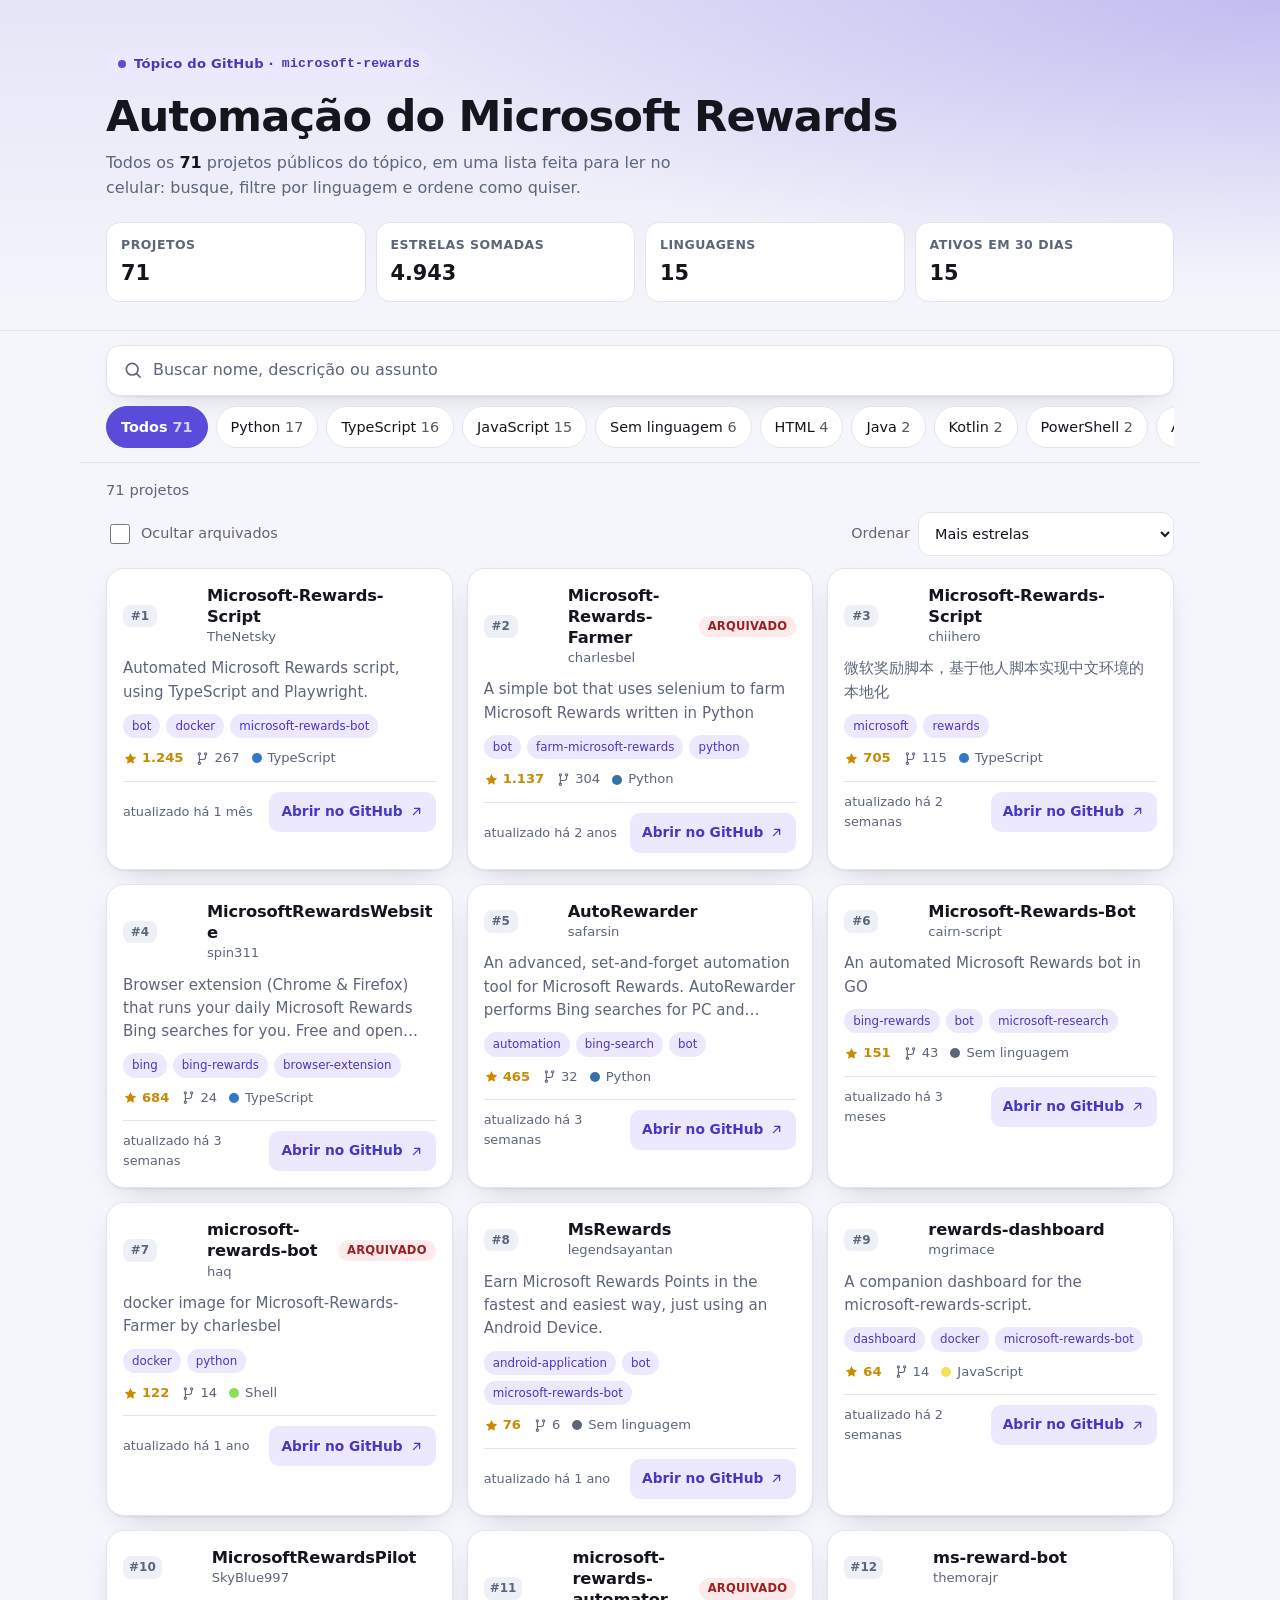
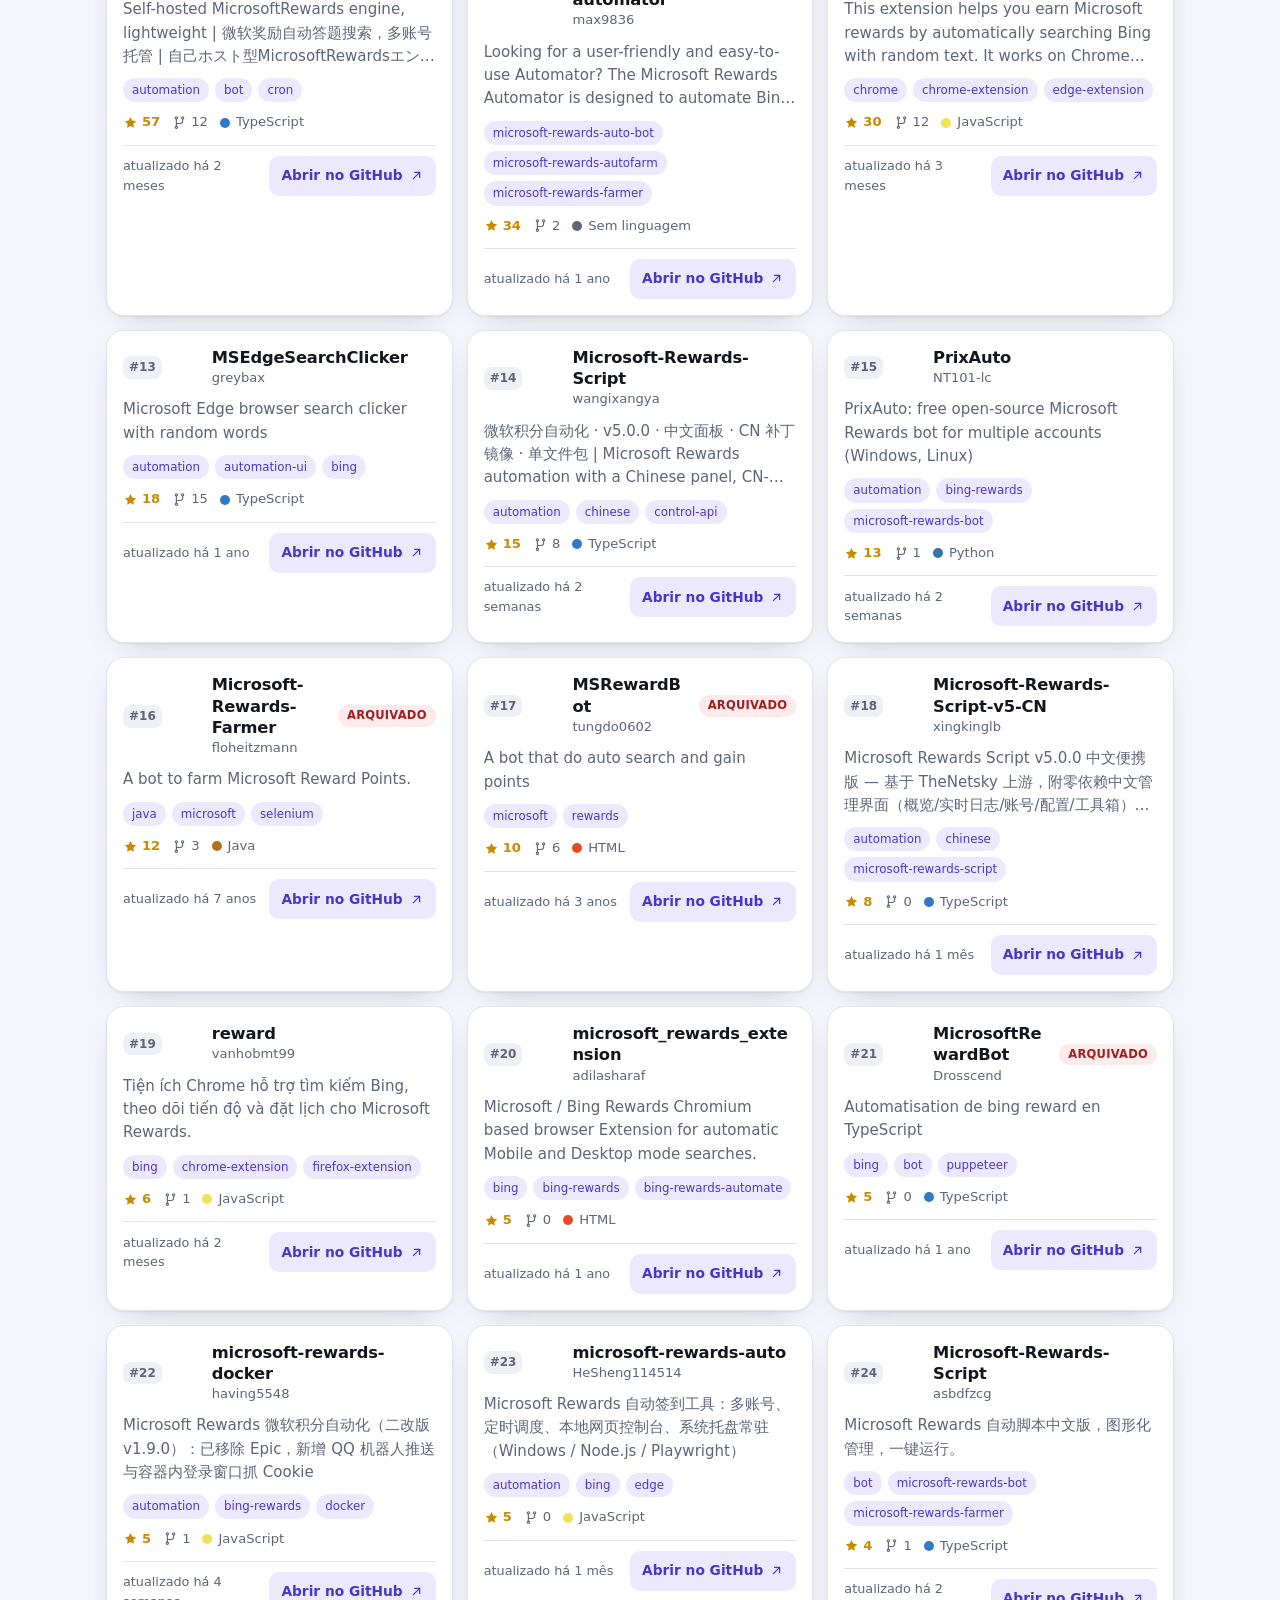
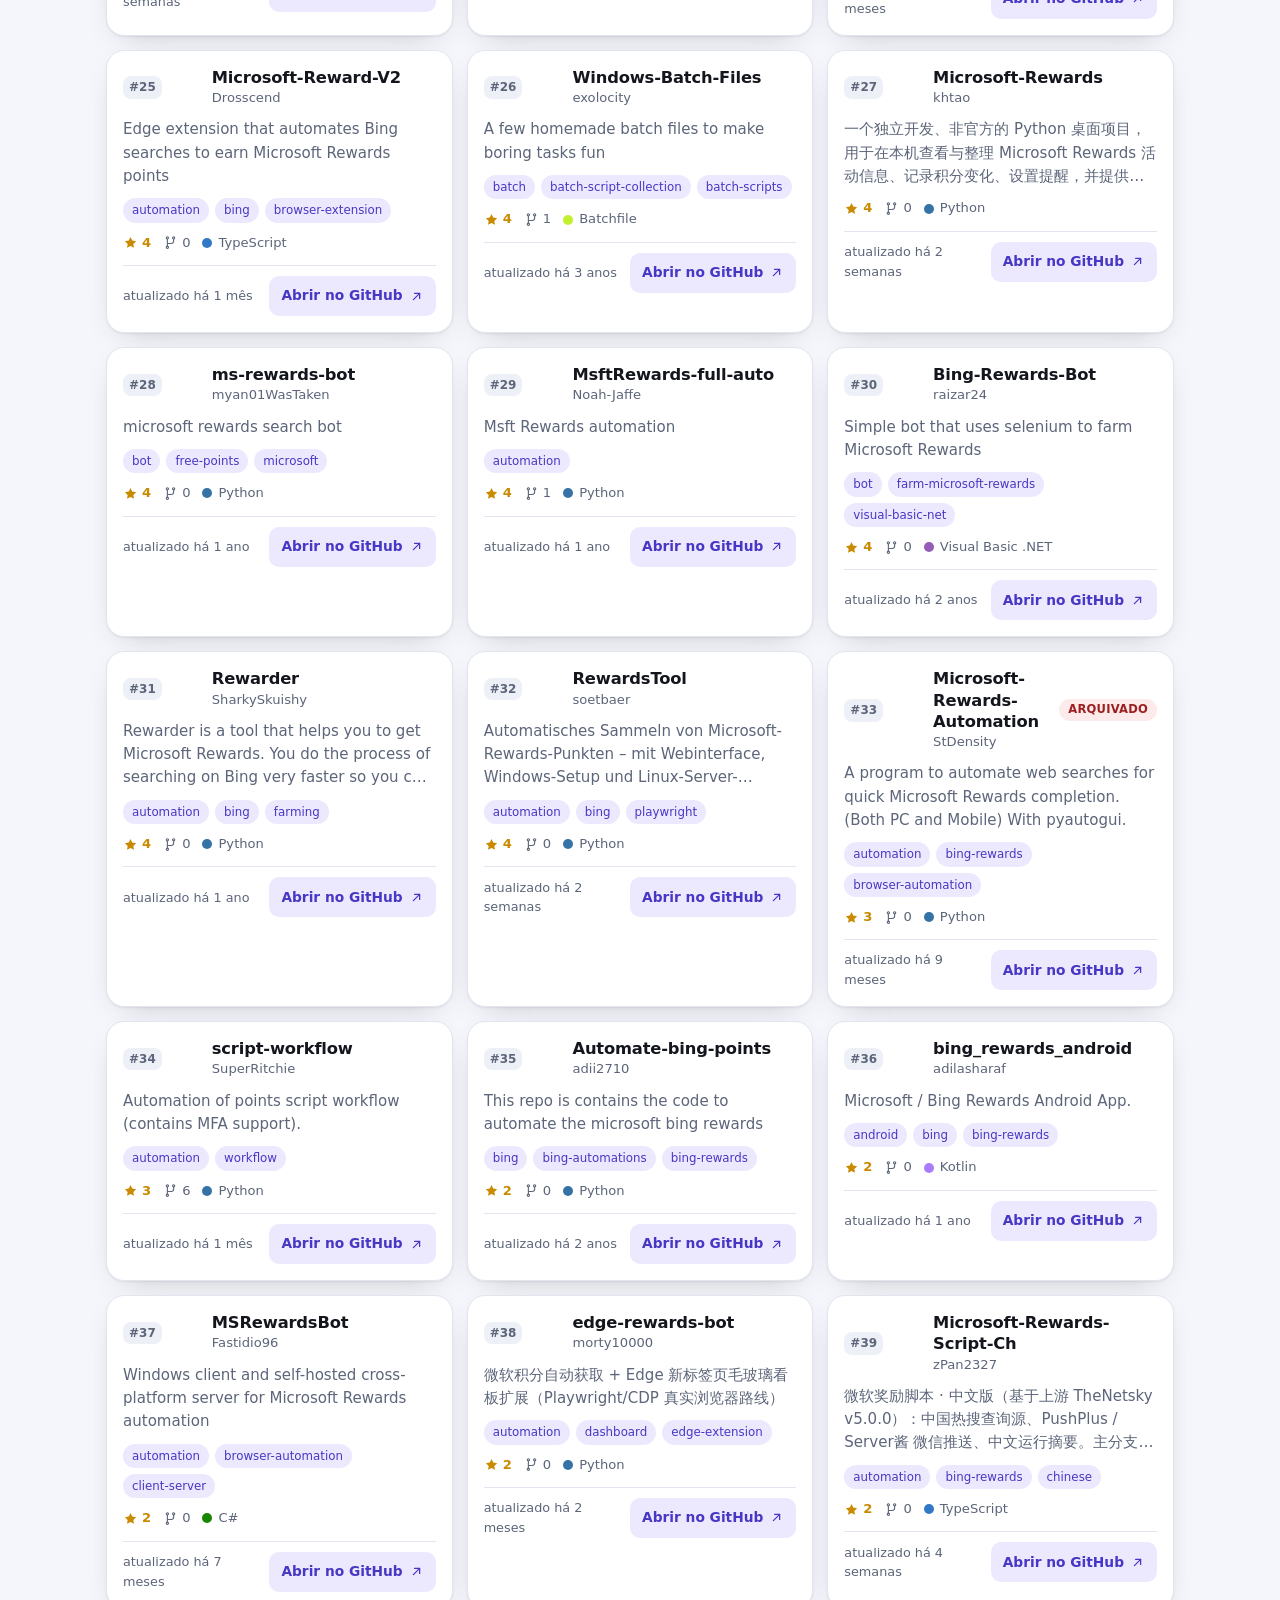
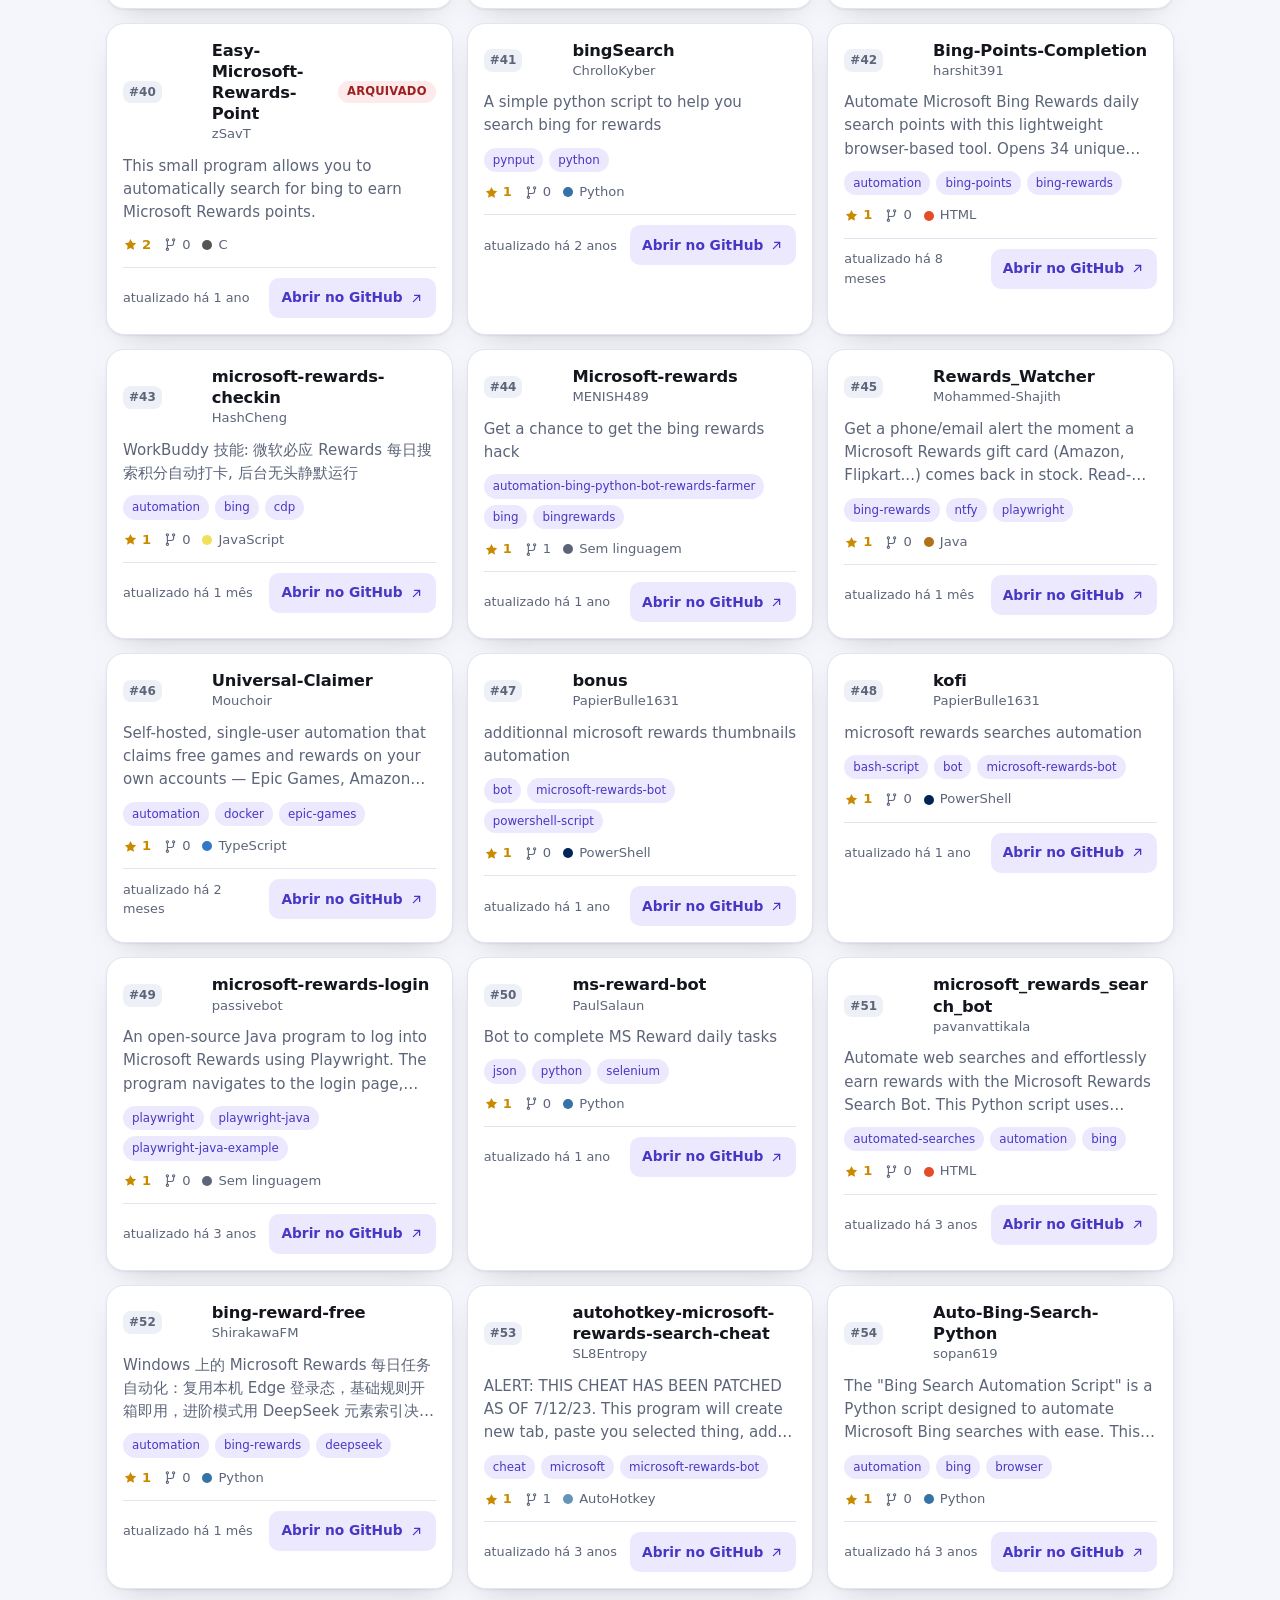
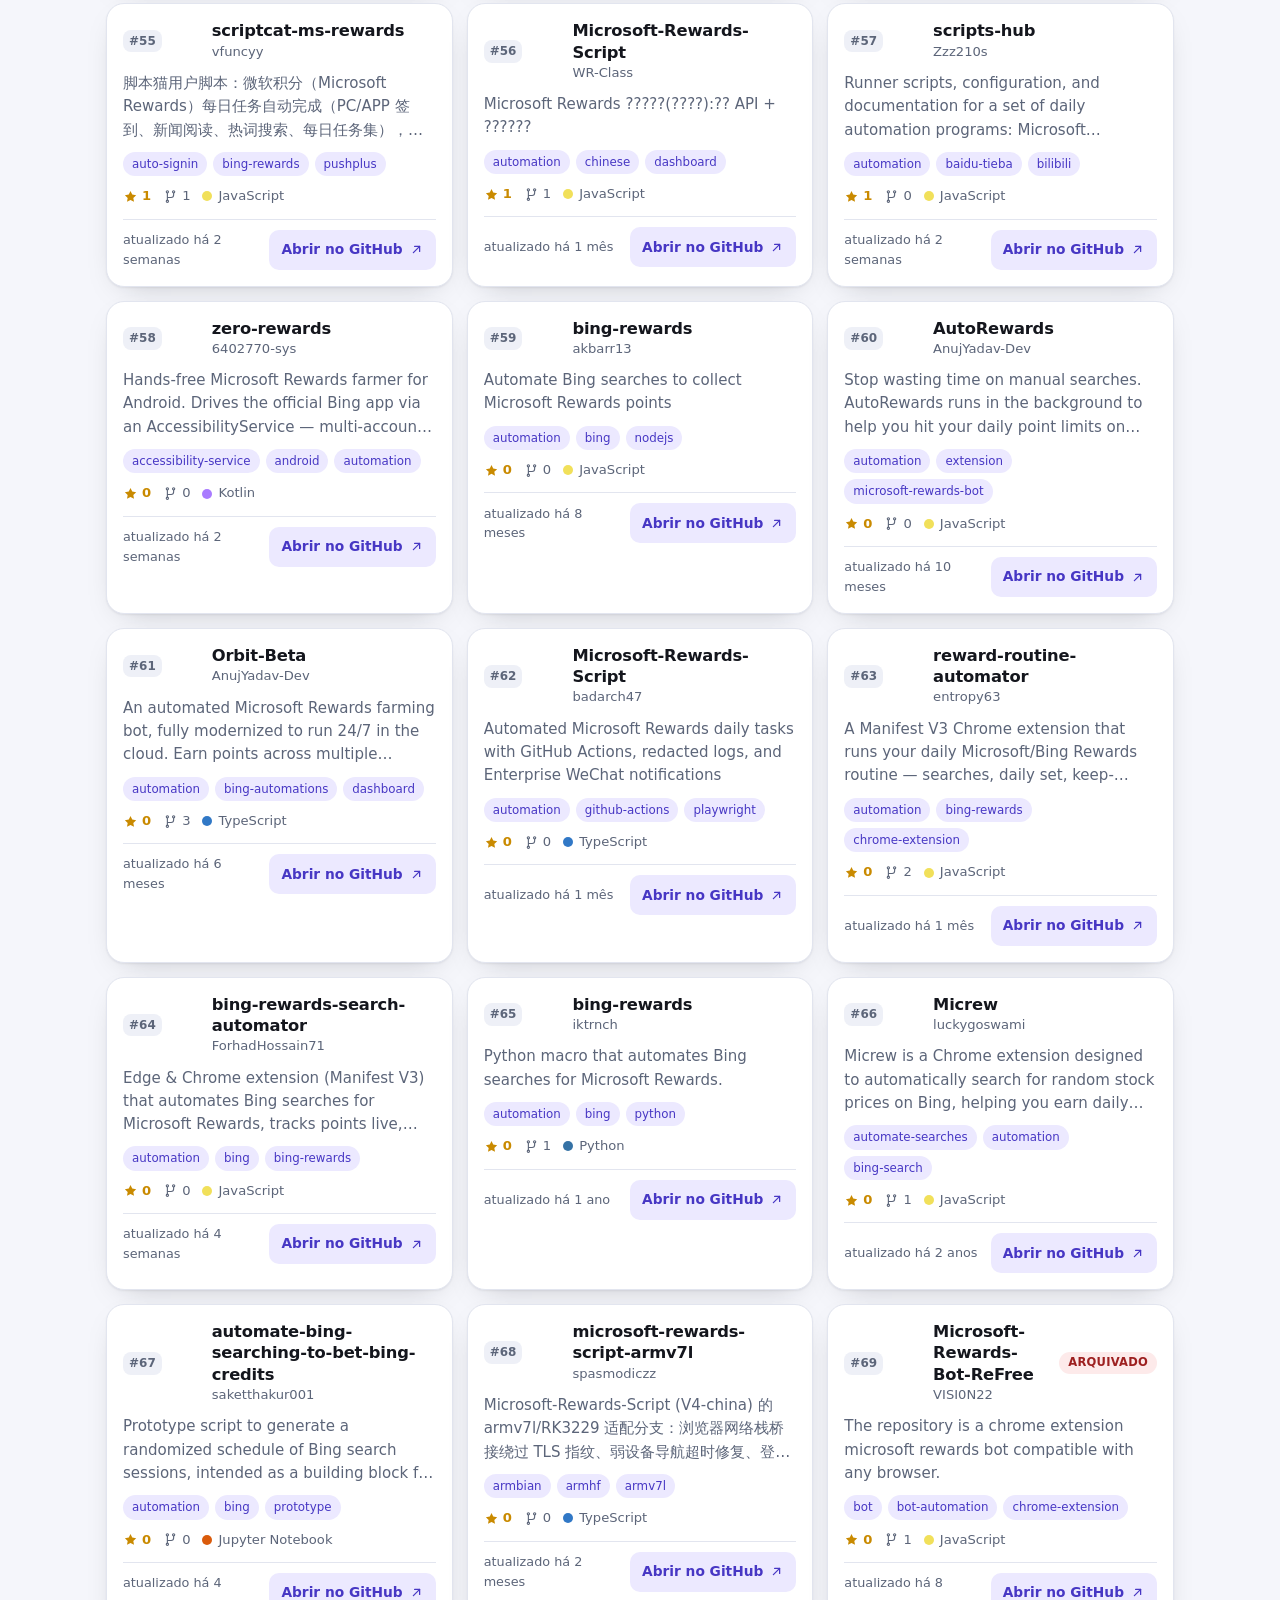
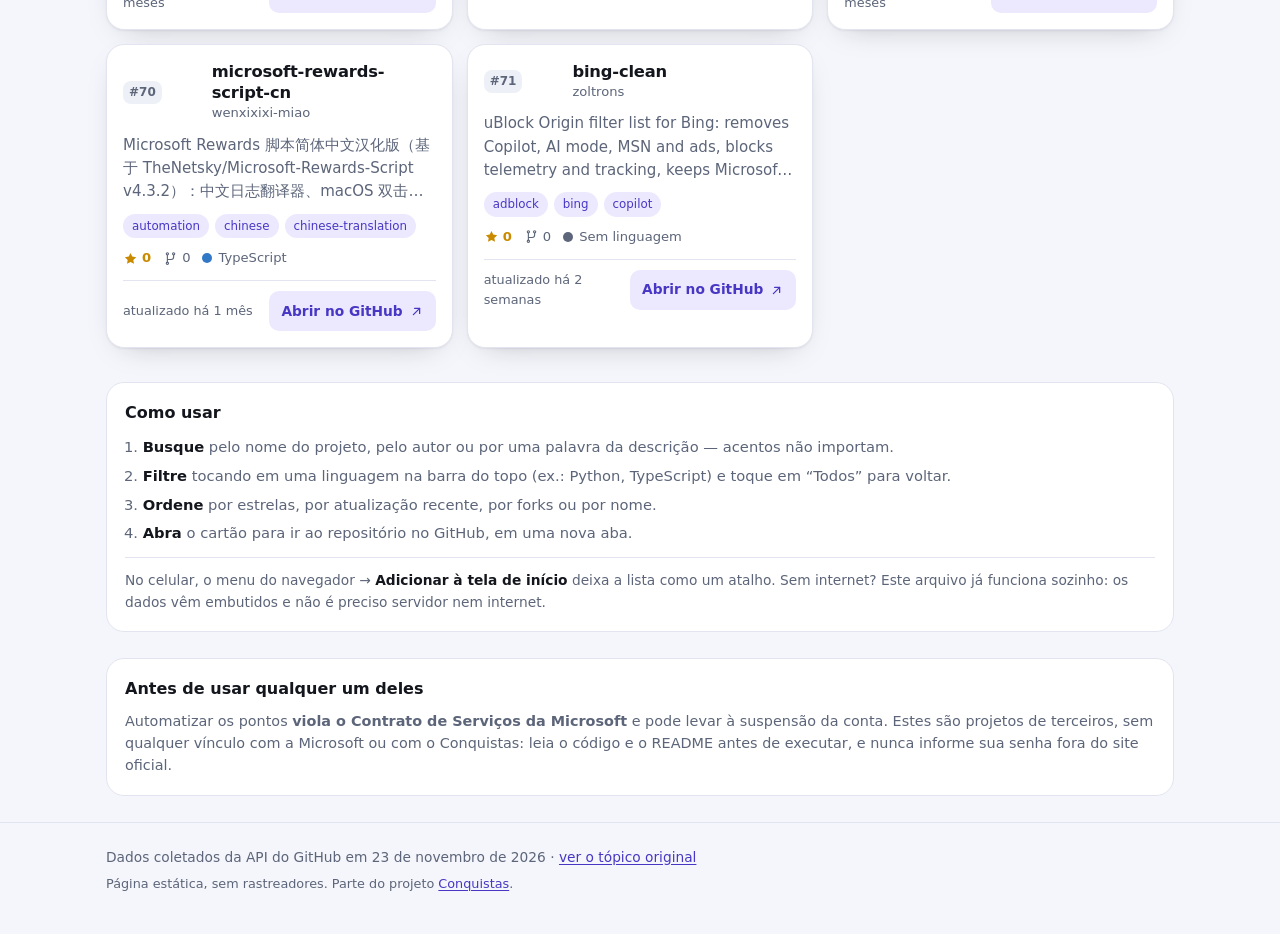
==== commit ac078777: "feat(site): publicar a pagina numa Edge Function publica Link pronto para abrir no celular, sem inst" ====
--- a/docs/projetos-offline.html
+++ b/docs/projetos-offline.html
@@ -797,9 +797,8 @@
         </ol>
         <p class="howto-extra">
           No celular, o menu do navegador → <em>Adicionar à tela de início</em> deixa a lista como um
-          atalho. Sem internet? Baixe a
-          <a href="projetos-offline.html" download>versão em arquivo único</a> e abra direto no
-          navegador — ela já vem com os dados embutidos.
+          atalho. Sem internet? Este arquivo já funciona sozinho: os dados vêm embutidos e não é preciso
+          servidor nem internet.
         </p>
       </aside>
 
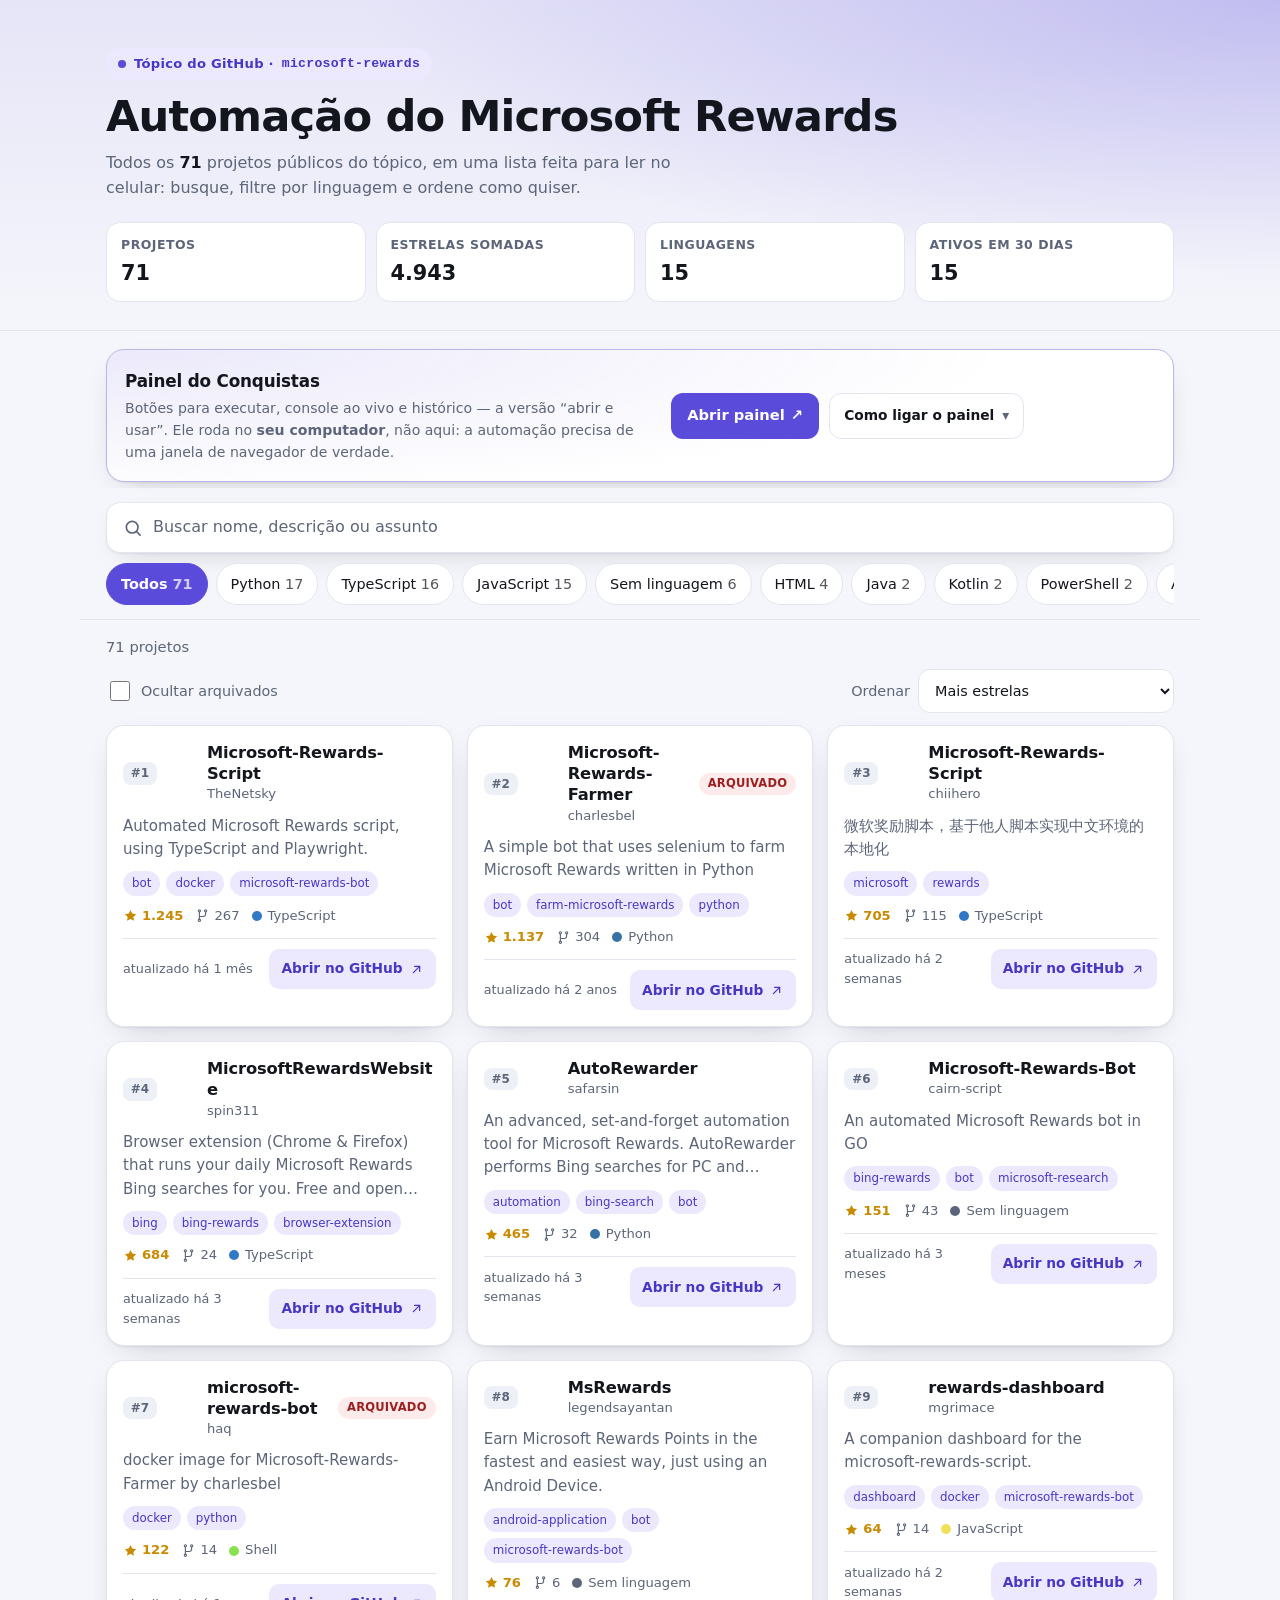
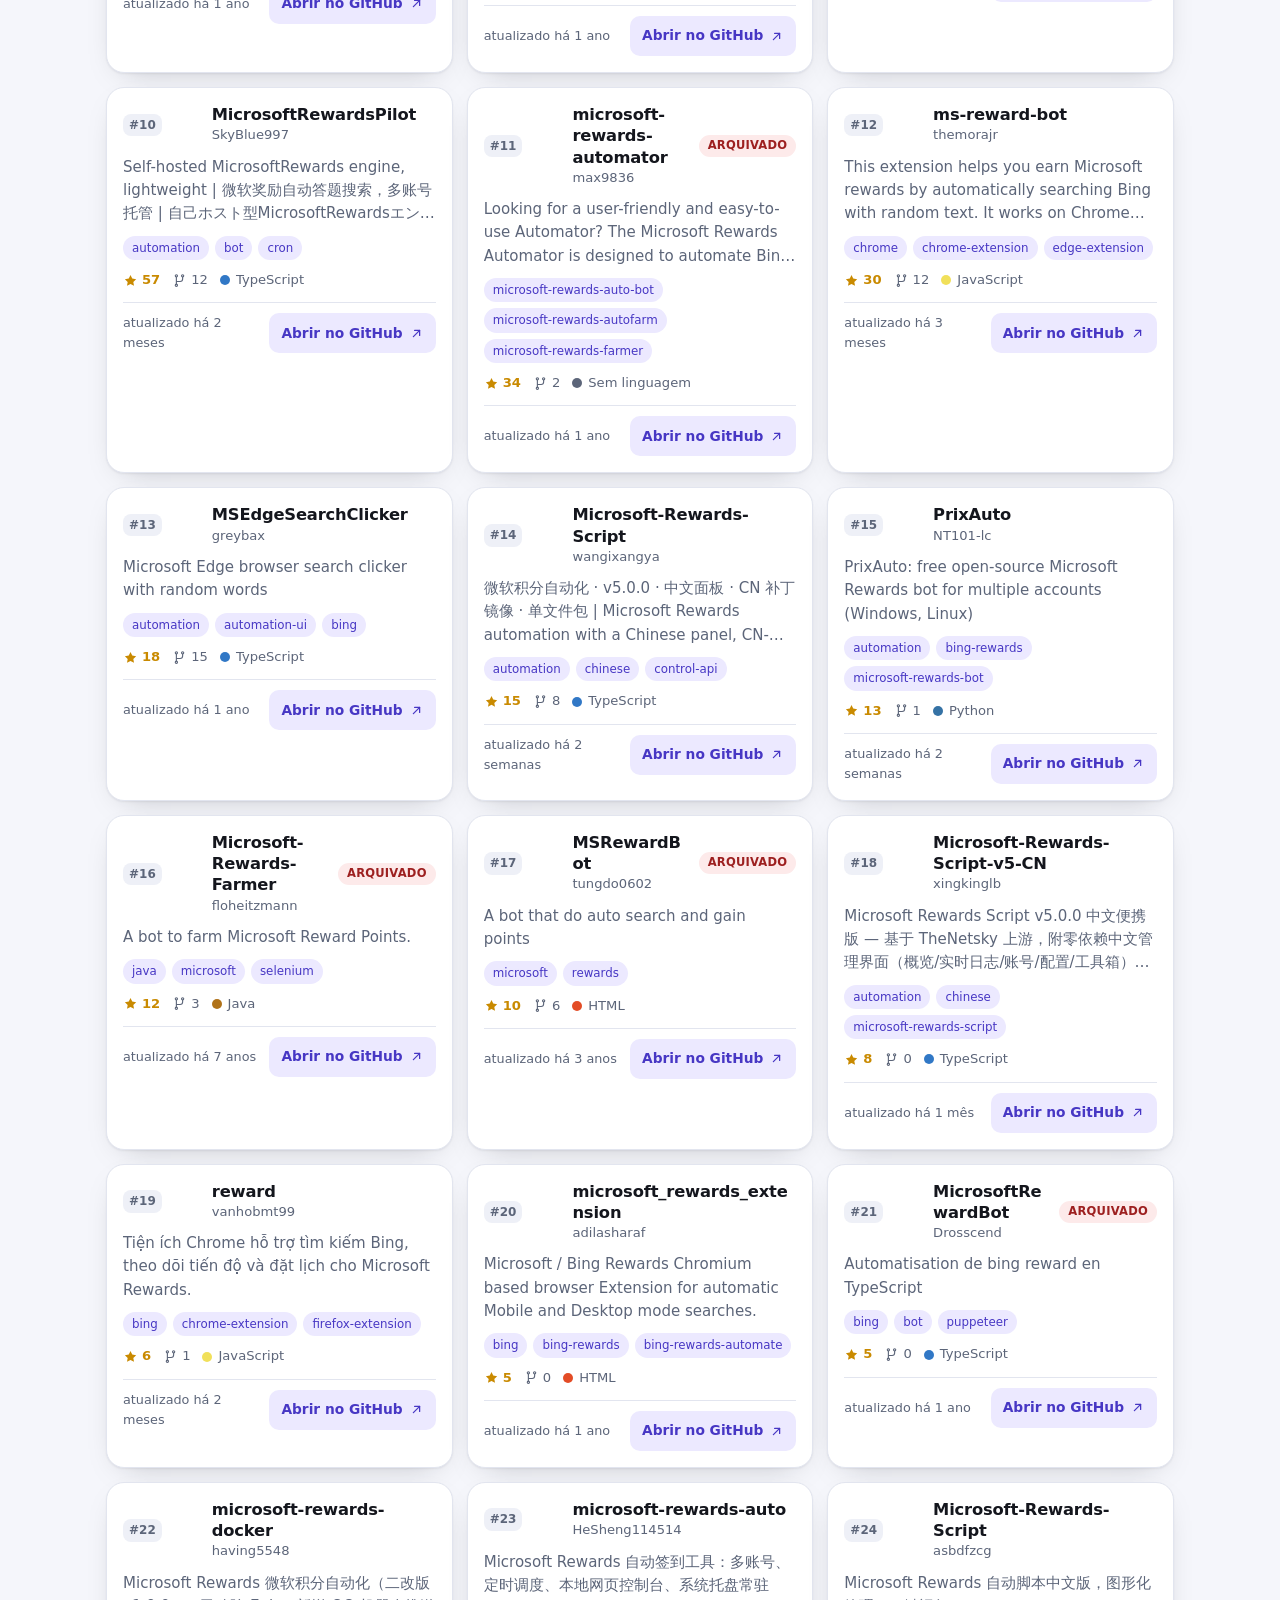
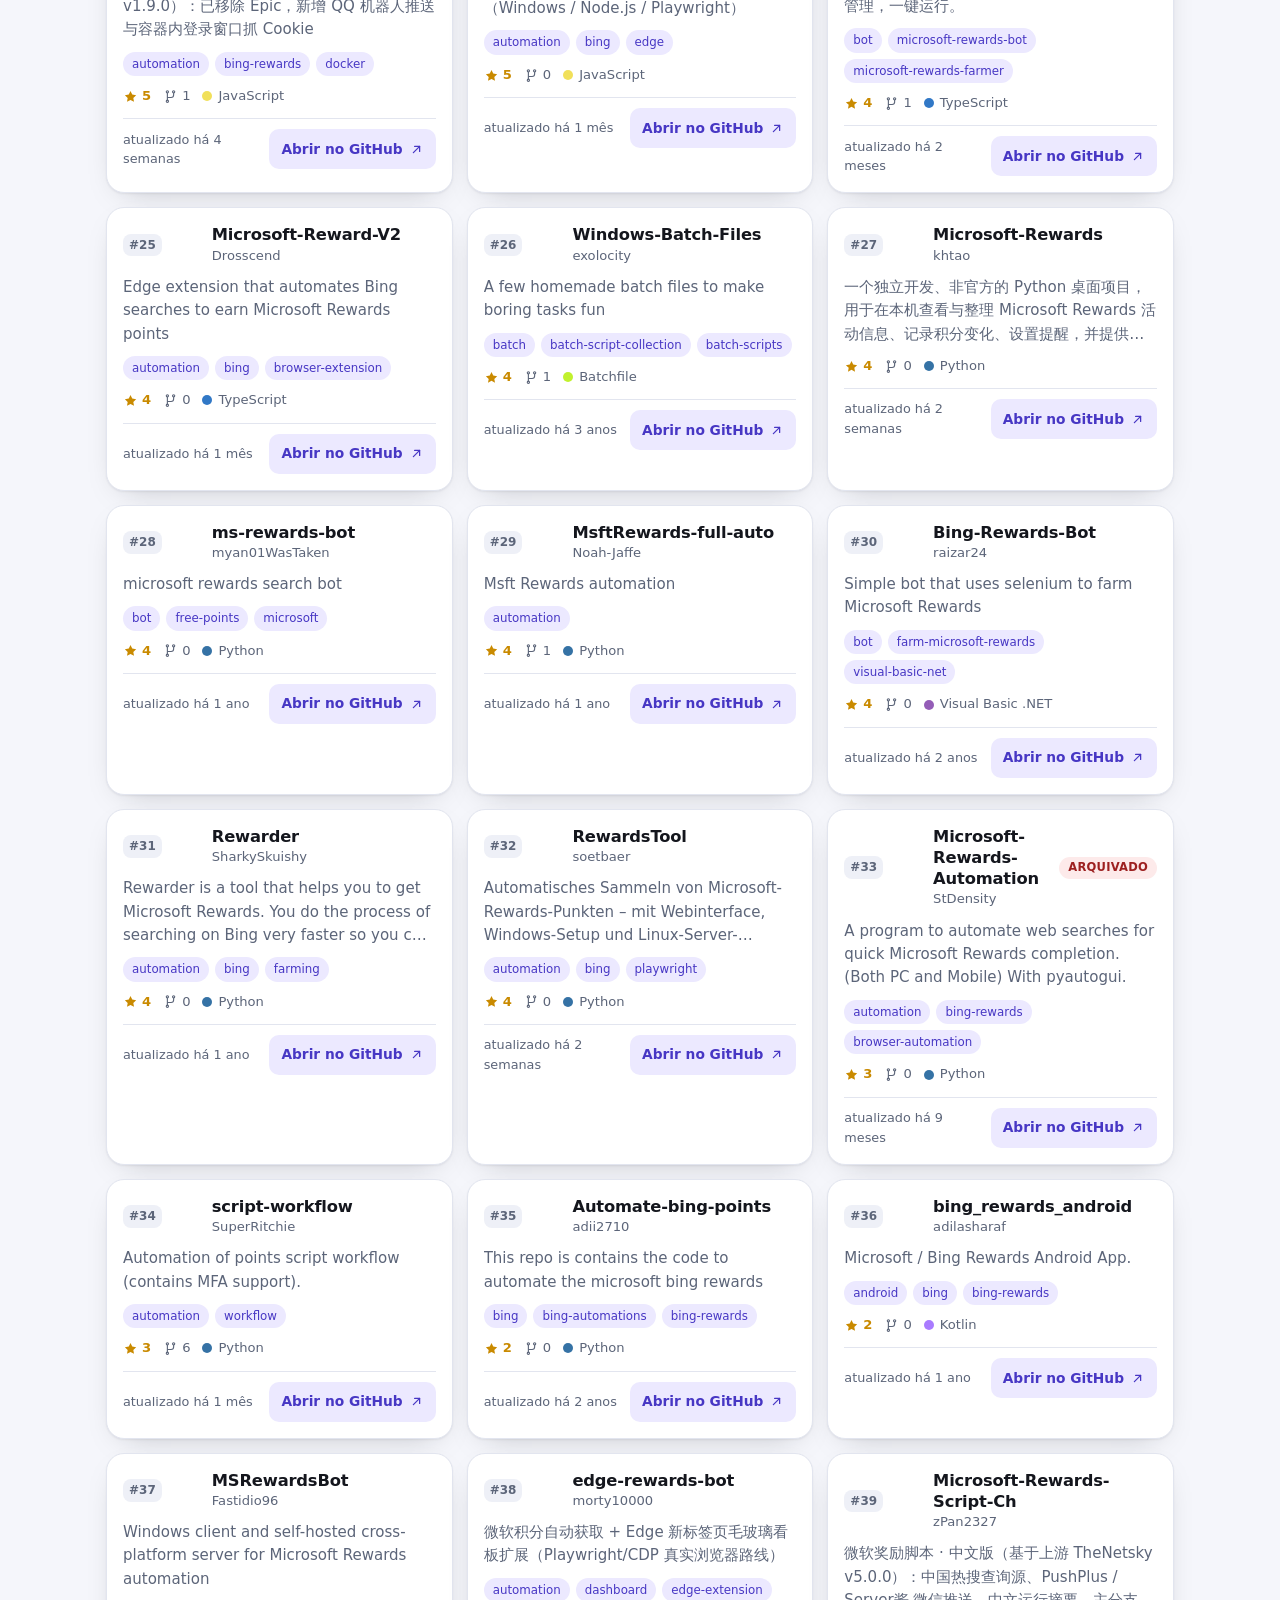
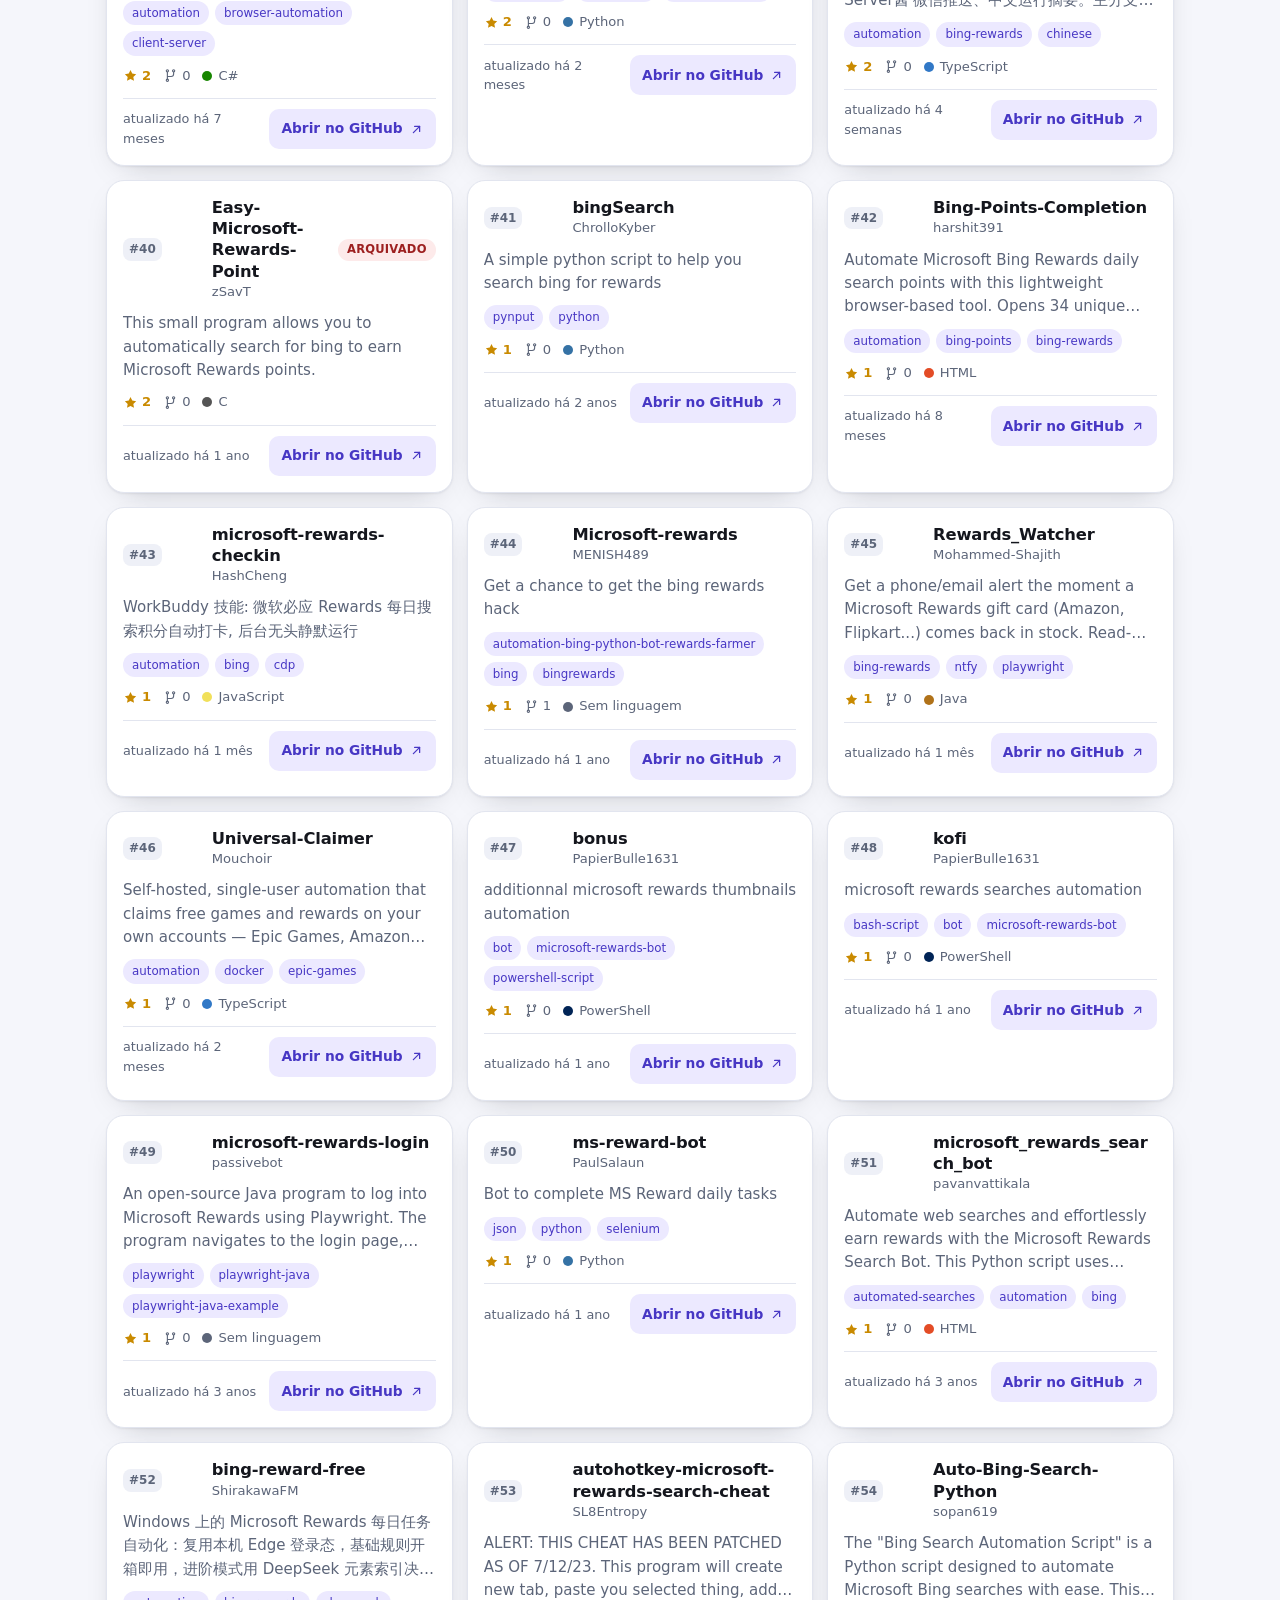
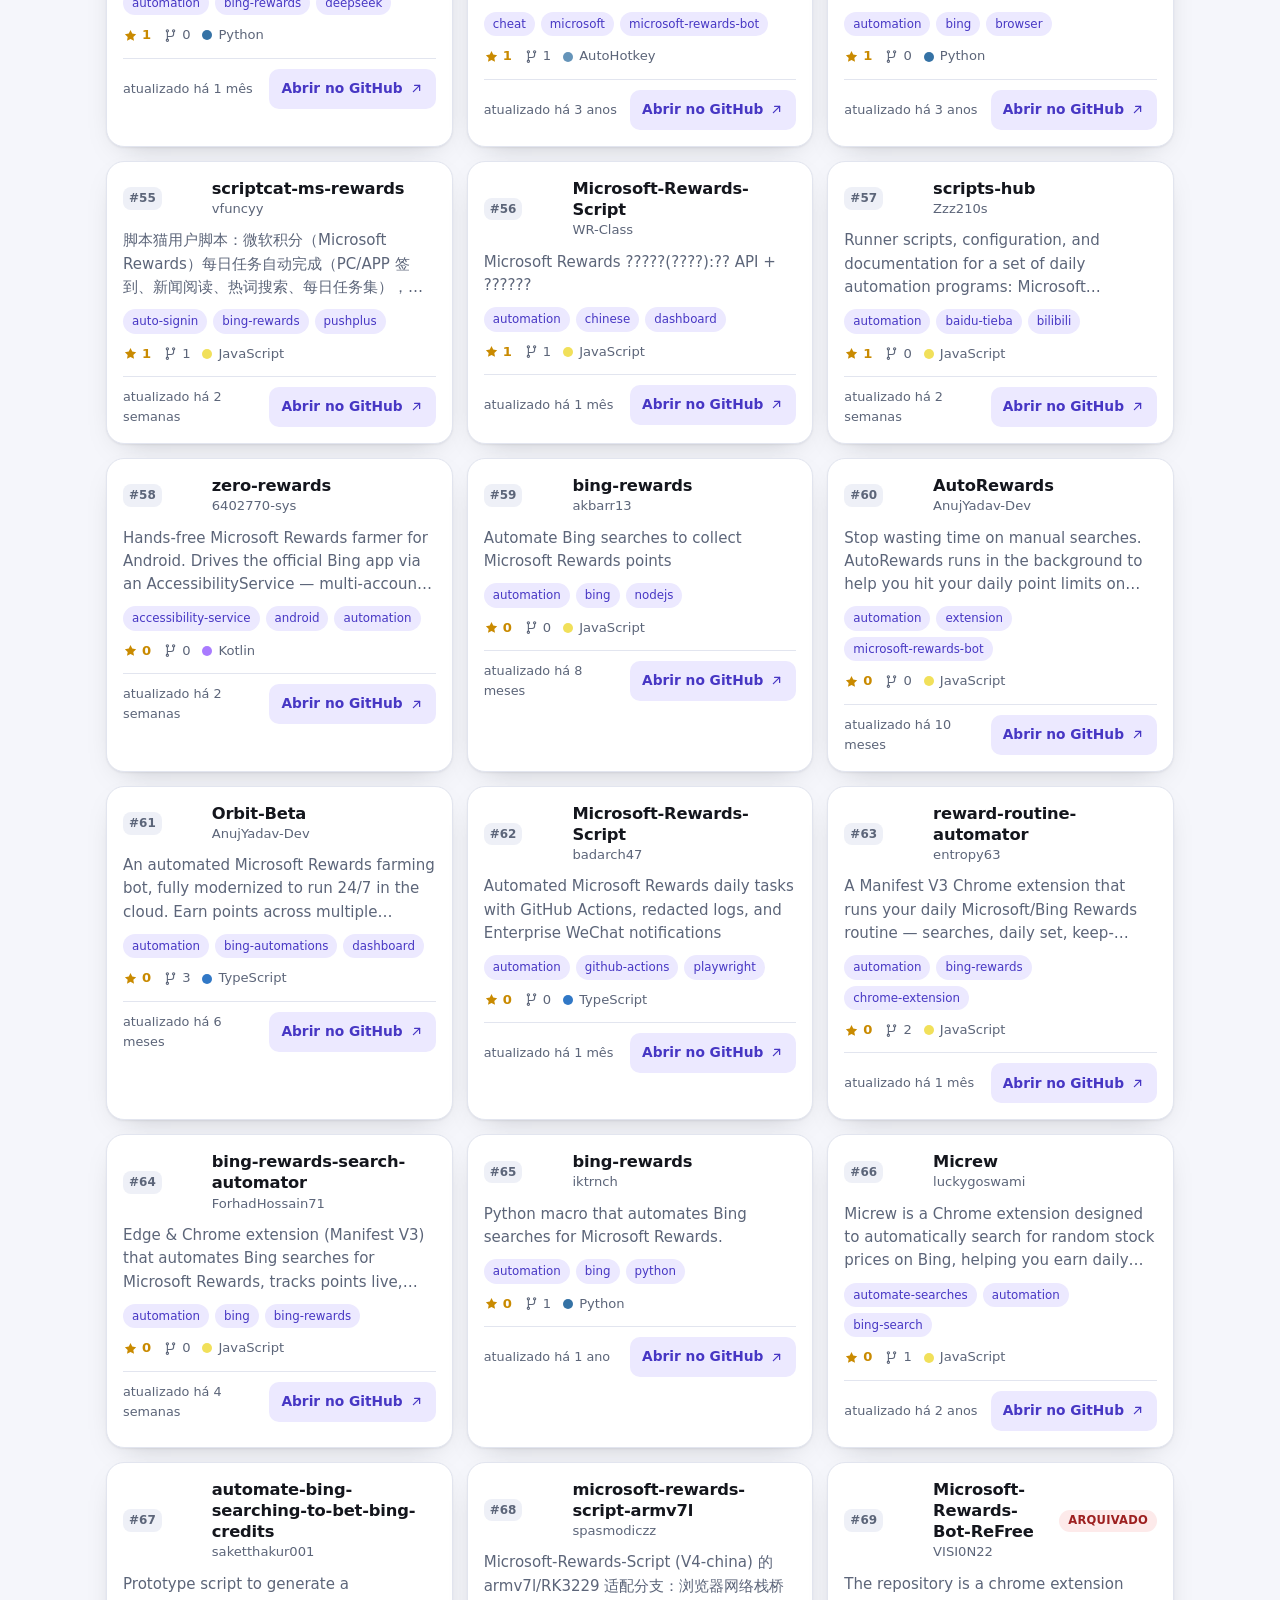
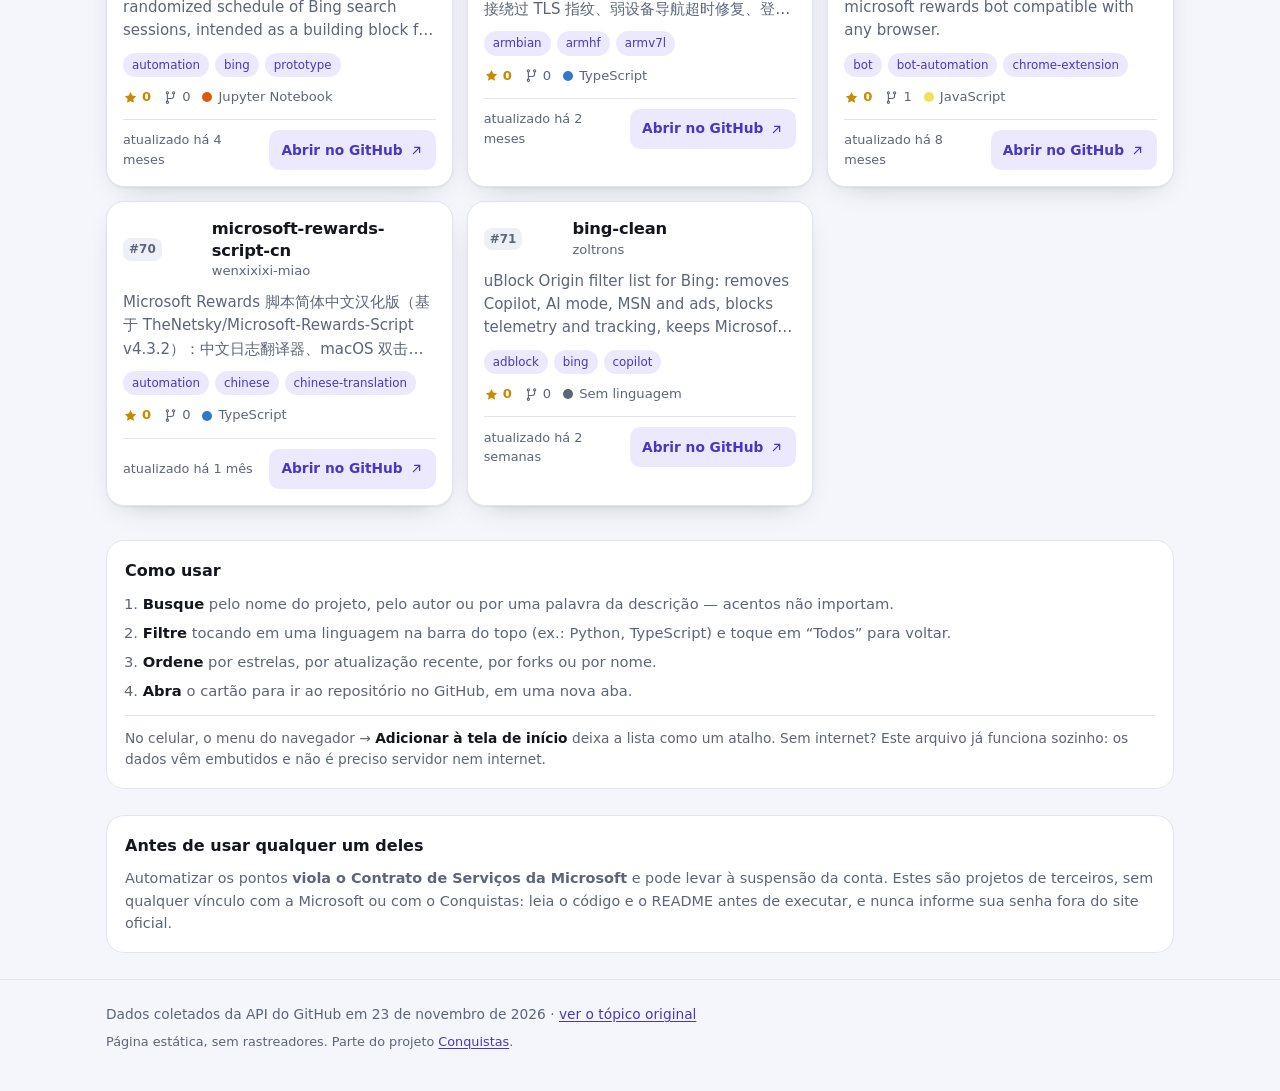
==== commit ed6dfca4: "feat(site): cartao do painel com botao e instrucoes - secao 'Painel do Conquistas' no topo da lista," ====
--- a/docs/projetos-offline.html
+++ b/docs/projetos-offline.html
@@ -194,6 +194,138 @@
   font-variant-numeric: tabular-nums;
 }
 
+
+/* ---------------- painel ---------------- */
+.panel-box {
+  display: grid;
+  gap: 14px;
+  margin: 18px 0 6px;
+  padding: 18px;
+  border-radius: var(--radius);
+  border: 1px solid color-mix(in srgb, var(--accent) 30%, var(--border));
+  background:
+    radial-gradient(120% 160% at 0% 0%, color-mix(in srgb, var(--accent) 12%, transparent), transparent 70%),
+    var(--surface);
+  box-shadow: var(--shadow);
+}
+
+.panel-box h2 {
+  margin: 0 0 4px;
+  font-size: 1.05rem;
+  letter-spacing: -0.01em;
+}
+
+.panel-box p {
+  margin: 0;
+  font-size: 0.88rem;
+  color: var(--muted);
+}
+
+.panel-actions {
+  display: flex;
+  flex-wrap: wrap;
+  align-items: flex-start;
+  gap: 10px;
+}
+
+.panel-open {
+  display: inline-flex;
+  align-items: center;
+  gap: 6px;
+  min-height: 46px;
+  padding: 10px 16px;
+  border-radius: 12px;
+  background: var(--accent);
+  color: #fff;
+  font-size: 0.92rem;
+  font-weight: 700;
+  text-decoration: none;
+  white-space: nowrap;
+}
+
+.panel-open:hover {
+  filter: brightness(1.06);
+}
+
+.panel-how {
+  flex: 1 1 240px;
+  min-width: 0;
+  font-size: 0.86rem;
+  color: var(--muted);
+}
+
+.panel-how summary {
+  display: inline-flex;
+  align-items: center;
+  min-height: 46px;
+  padding: 10px 14px;
+  border-radius: 12px;
+  border: 1px solid var(--border);
+  background: var(--surface);
+  color: var(--text);
+  font-weight: 600;
+  cursor: pointer;
+  list-style: none;
+}
+
+.panel-how summary::-webkit-details-marker {
+  display: none;
+}
+
+.panel-how summary::after {
+  content: "▾";
+  margin-left: 8px;
+  color: var(--muted);
+}
+
+.panel-how[open] summary::after {
+  content: "▴";
+}
+
+.panel-how ol {
+  margin: 10px 0;
+  padding-left: 1.2em;
+}
+
+.panel-how li {
+  margin-bottom: 6px;
+}
+
+.panel-how code {
+  font-family: ui-monospace, SFMono-Regular, Menlo, Consolas, monospace;
+  font-size: 0.82rem;
+  background: var(--surface-2);
+  border: 1px solid var(--border);
+  border-radius: 6px;
+  padding: 2px 5px;
+  overflow-wrap: anywhere;
+}
+
+.copy-btn {
+  min-height: 42px;
+  padding: 8px 14px;
+  font: inherit;
+  font-size: 0.86rem;
+  font-weight: 600;
+  color: var(--accent-strong);
+  background: var(--accent-soft);
+  border: 1px solid transparent;
+  border-radius: 10px;
+  cursor: pointer;
+}
+
+.copy-btn:focus-visible {
+  outline: 3px solid color-mix(in srgb, var(--accent) 45%, transparent);
+  outline-offset: 2px;
+}
+
+@media (min-width: 720px) {
+  .panel-box {
+    grid-template-columns: 1.1fr 1fr;
+    align-items: center;
+  }
+}
+
 /* ---------------- toolbar ---------------- */
 .toolbar {
   position: sticky;
@@ -740,6 +872,38 @@
     </header>
 
     <main class="wrap">
+
+      <section class="panel-box" aria-labelledby="painel-title">
+        <div class="panel-copy">
+          <h2 id="painel-title">Painel do Conquistas</h2>
+          <p>
+            Botões para executar, console ao vivo e histórico — a versão “abrir e usar”.
+            Ele roda no <strong>seu computador</strong>, não aqui: a automação precisa de uma
+            janela de navegador de verdade.
+          </p>
+        </div>
+        <div class="panel-actions">
+          <a class="panel-open" href="http://127.0.0.1:8765/" target="_blank" rel="noopener">
+            Abrir painel <span aria-hidden="true">↗</span>
+          </a>
+          <details class="panel-how">
+            <summary>Como ligar o painel</summary>
+            <ol>
+              <li><code>pip install -e ".[dev]" &amp;&amp; playwright install chromium</code></li>
+              <li><code>conquistas serve</code></li>
+            </ol>
+            <p>
+              Abre em <code>127.0.0.1:8765</code>. Para usar <strong>do celular</strong> na mesma
+              rede: <code>CONQUISTAS_ALLOW_PUBLIC=1 conquistas serve --host 0.0.0.0</code> e acesse
+              <code>http://IP-DO-PC:8765</code> — só em rede confiável.
+            </p>
+            <button type="button" class="copy-btn" data-copy="conquistas serve">
+              Copiar comando
+            </button>
+          </details>
+        </div>
+      </section>
+
       <section class="toolbar" aria-label="Busca e filtros">
         <label class="search" for="q">
           <svg viewBox="0 0 24 24" aria-hidden="true" class="icon">
@@ -2771,6 +2935,49 @@
     return svg;
   }
 
+  // ------------------------------------------------------------------ copiar
+  function copyText(text) {
+    if (navigator.clipboard && navigator.clipboard.writeText) {
+      return navigator.clipboard.writeText(text);
+    }
+    return new Promise(function (resolve, reject) {
+      try {
+        var area = document.createElement("textarea");
+        area.value = text;
+        area.setAttribute("readonly", "");
+        area.style.position = "fixed";
+        area.style.opacity = "0";
+        document.body.appendChild(area);
+        area.select();
+        var ok = document.execCommand("copy");
+        document.body.removeChild(area);
+        ok ? resolve() : reject(new Error("execCommand falhou"));
+      } catch (error) {
+        reject(error);
+      }
+    });
+  }
+
+  function bindCopyButtons() {
+    document.addEventListener("click", function (event) {
+      var button = event.target.closest ? event.target.closest("[data-copy]") : null;
+      if (!button) return;
+      var text = button.getAttribute("data-copy") || "";
+      copyText(text).then(
+        function () {
+          var original = button.textContent;
+          button.textContent = "Copiado!";
+          setTimeout(function () {
+            button.textContent = original;
+          }, 1800);
+        },
+        function () {
+          button.textContent = "Copie: " + text;
+        }
+      );
+    });
+  }
+
   // ------------------------------------------------------------------ dados
   function filtered() {
     var query = normalize(state.query).trim();
@@ -3021,6 +3228,7 @@
   }
 
   function boot() {
+    bindCopyButtons();
     if (window.REPOS_DATA && window.REPOS_DATA.repos) {
       init(window.REPOS_DATA);
       return;
